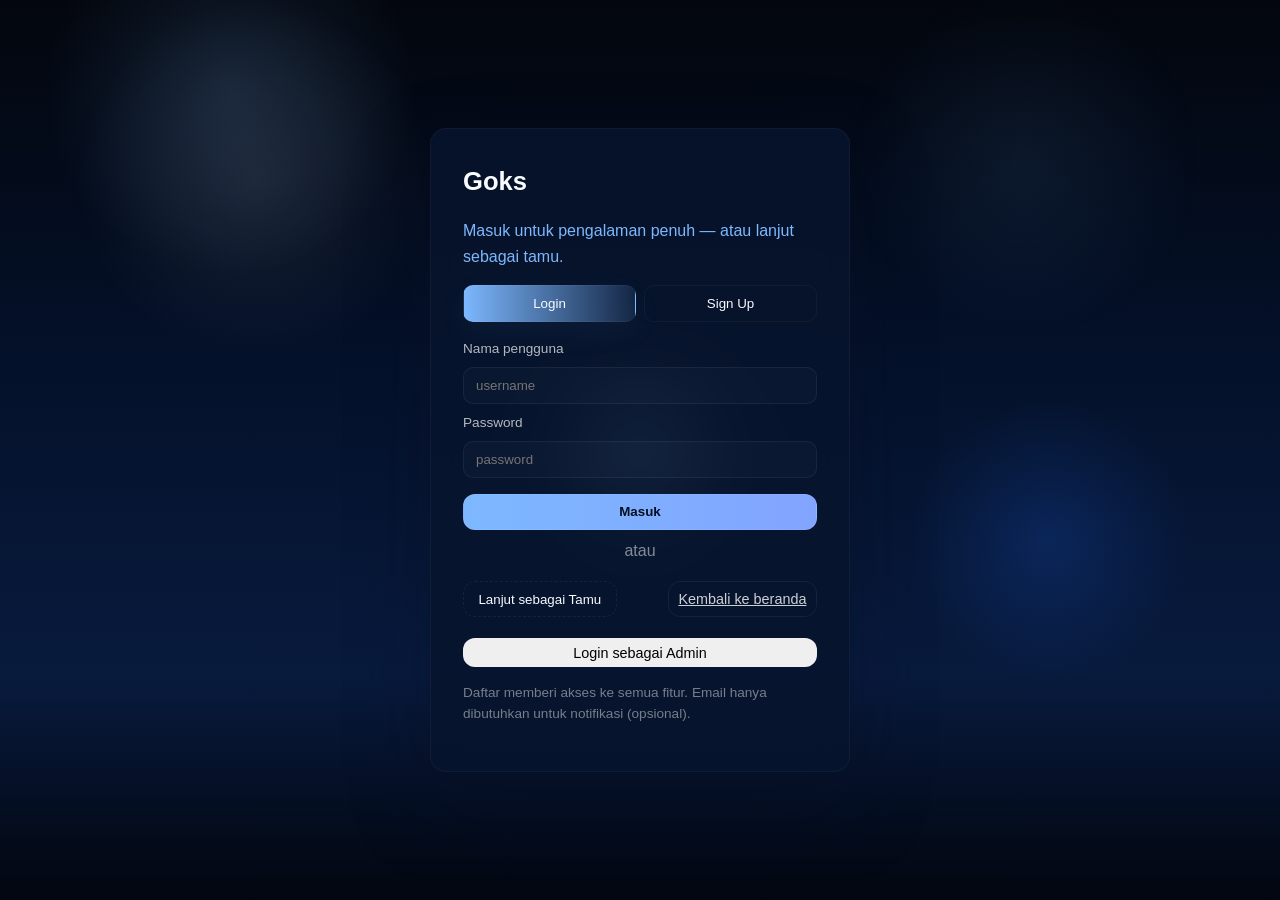
==== login.html @ 21e4b955 "Add files via upload" ====
<!DOCTYPE html>
<html lang="id">
<head>
  <meta charset="utf-8" />
  <meta name="viewport" content="width=device-width,initial-scale=1" />
  <title>Masuk — Portofolio</title>
  <link rel="stylesheet" href="syle.css">
</head>
<body class="login-page">
  <main class="login-wrap">
    <div class="login-card">
      <h1 class="logo">Goks</h1>
      <p class="lead">Masuk untuk pengalaman penuh — atau lanjut sebagai tamu.</p>

      <div class="tabs">
        <button id="tabLogin" class="tab active">Login</button>
        <button id="tabSignup" class="tab">Sign Up</button>
      </div>

      <form id="loginForm" class="form">
        <label>Nama pengguna</label>
        <input id="loginUser" type="text" placeholder="username" required />
        <label>Password</label>
        <input id="loginPass" type="password" placeholder="password" required />
        <button class="btn primary" type="submit">Masuk</button>
      </form>

      <form id="signupForm" class="form hidden">
        <label>Nama pengguna</label>
        <input id="signupUser" type="text" placeholder="pilih username" required />
        <label>Password</label>
        <input id="signupPass" type="password" placeholder="password" required />
        <label>Email (opsional)</label>
        <input id="signupEmail" type="email" placeholder="email@contoh.com" />
        <button class="btn primary" type="submit">Daftar</button>
      </form>

      <div class="or">atau</div>
      <div class="actions">
        <button id="guestBtn" class="btn ghost">Lanjut sebagai Tamu</button>
        <a href="index.html" class="btn link small">Kembali ke beranda</a>
      </div>
      <div style="margin-top:0.8rem; display:flex; gap:0.5rem; align-items:center;">
        <button id="adminBtn" class="btn small" style="flex:1;">Login sebagai Admin</button>
      </div>
      <div id="adminArea" class="admin-area hidden" style="margin-top:0.8rem;">
        <label>Password Admin</label>
        <input id="adminPass" type="password" placeholder="masukkan password admin" />
        <div style="display:flex; gap:0.5rem; margin-top:0.5rem;"><button id="adminLoginBtn" class="btn primary">Masuk Admin</button><button id="adminCancelBtn" class="btn ghost">Batal</button></div>
      </div>
      <p class="foot">Daftar memberi akses ke semua fitur. Email hanya dibutuhkan untuk notifikasi (opsional).</p>
    </div>
  </main>

  <script src="login.js"></script>
</body>
</html>
---- syle.css ----
/* Gaya modern glassmorphism untuk portofolio */
:root {
  color: #f8fbff;
  background: #050811;
  font-family: Inter, "Segoe UI", Tahoma, Geneva, Verdana, sans-serif;
  font-size: 16px;
  line-height: 1.6;
  --accent: #7db8ff;
  --accent-soft: rgba(125, 184, 255, 0.18);
  --shadow: 0 32px 80px rgba(8, 15, 36, 0.35);
  --pointer-x: 50%;
  --pointer-y: 50%;
  --dynamic-accent: rgba(125, 184, 255, 0.32);
}

* {
  cursor: url('data:image/svg+xml,<svg xmlns="http://www.w3.org/2000/svg" width="32" height="32" viewBox="0 0 32 32"><circle cx="16" cy="16" r="6" fill="%237db8ff" opacity="0.6"/><circle cx="16" cy="16" r="3" fill="%237db8ff"/></svg>') 16 16, auto;
}

/* Cursor Glow Effect */
.cursor-glow {
  position: fixed;
  width: 40px;
  height: 40px;
  border: 2px solid var(--accent);
  border-radius: 50%;
  pointer-events: none;
  z-index: 9999;
  box-shadow: 0 0 30px var(--accent), inset 0 0 20px rgba(125, 184, 255, 0.3);
  opacity: 0.7;
  transform: translate(-50%, -50%);
}

/* Particle Trail */
.particle-trail {
  position: fixed;
  top: 0;
  left: 0;
  width: 100%;
  height: 100%;
  pointer-events: none;
  z-index: 100;
}

.particle {
  position: fixed;
  pointer-events: none;
  border-radius: 50%;
  animation: fadeOutParticle 1.5s ease-out forwards;
  box-shadow: 0 0 15px currentColor;
}

@keyframes fadeOutParticle {
  0% {
    opacity: 1;
    transform: translate(0, 0) scale(1);
  }
  100% {
    opacity: 0;
    transform: translate(var(--tx), var(--ty)) scale(0);
  }
}

/* Floating Shapes */
.floating-shapes {
  position: fixed;
  top: 0;
  left: 0;
  width: 100%;
  height: 100%;
  pointer-events: none;
  z-index: 5;
}

.shape {
  position: absolute;
  opacity: 0.1;
  mix-blend-mode: screen;
  animation: floatShape 20s infinite ease-in-out;
}

.shape.circle {
  border-radius: 50%;
  border: 2px solid var(--accent);
}

.shape.square {
  border: 2px solid var(--accent);
}

.shape.triangle {
  width: 0;
  height: 0;
  border-left: 30px solid transparent;
  border-right: 30px solid transparent;
  border-bottom: 60px solid var(--accent);
}

@keyframes floatShape {
  0%, 100% {
    transform: translateY(0px) rotate(0deg);
  }
  50% {
    transform: translateY(-50px) rotate(180deg);
  }
}

/* Floating Bubbles */
.floating-bubbles {
  position: fixed;
  top: 0;
  left: 0;
  width: 100%;
  height: 100%;
  pointer-events: none;
  z-index: 8;
}

.bubble {
  position: absolute;
  border-radius: 50%;
  background: radial-gradient(circle at 30% 30%, rgba(125, 184, 255, 0.8), rgba(125, 184, 255, 0.1));
  border: 1px solid rgba(125, 184, 255, 0.5);
  animation: bubbleFloat var(--duration) infinite ease-in;
  opacity: 0.6;
}

@keyframes bubbleFloat {
  0% {
    transform: translateY(0) translateX(0);
    opacity: 0;
  }
  10% {
    opacity: 0.6;
  }
  90% {
    opacity: 0.6;
  }
  100% {
    transform: translateY(-100vh) translateX(var(--drift));
    opacity: 0;
  }
}

/* Confetti */
.confetti-piece {
  position: fixed;
  pointer-events: none;
  animation: confettiFall 3s ease-out forwards;
}

@keyframes confettiFall {
  0% {
    transform: translateY(0) translateX(0) rotateZ(0deg);
    opacity: 1;
  }
  100% {
    transform: translateY(800px) translateX(var(--x-drift)) rotateZ(720deg);
    opacity: 0;
  }
}

/* Scroll Reveal */
.reveal {
  opacity: 0;
  transform: translateY(30px);
  transition: opacity 0.6s ease, transform 0.6s ease;
}

.reveal.revealed {
  opacity: 1;
  transform: translateY(0);
}

/* 3D Tilt Card Effect */
.tilt-card {
  transform-style: preserve-3d;
  transition: transform 0.1s ease;
}

/* Page Transition */
@keyframes pageTransitionIn {
  0% {
    opacity: 0;
    transform: translateY(20px);
  }
  100% {
    opacity: 1;
    transform: translateY(0);
  }
}

section {
  animation: pageTransitionIn 0.6s ease-out;
}

/* Login page styles */
.login-page .login-wrap {
  min-height: 100vh;
  display: flex;
  align-items: center;
  justify-content: center;
  padding: 3rem 1.25rem;
}

.login-card {
  width: 100%;
  max-width: 420px;
  background: rgba(8,20,45,0.85);
  border-radius: 16px;
  padding: 2rem;
  box-shadow: var(--shadow);
  border: 1px solid rgba(255,255,255,0.04);
  backdrop-filter: blur(12px);
}

.login-card .logo {
  margin: 0 0 0.25rem 0;
  font-size: 1.6rem;
}

.login-card .lead { color: var(--accent); margin-bottom: 1rem; }
.tabs { display:flex; gap:0.5rem; margin-bottom:1rem; }
.tab { flex:1; padding:0.6rem; border-radius:10px; background:transparent; border:1px solid rgba(255,255,255,0.04); cursor:pointer; color:var(--color); }
.tab.active { background: linear-gradient(90deg,var(--accent), rgba(125,184,255,0.12)); box-shadow: 0 10px 30px rgba(125,184,255,0.06); }
.form { display:flex; flex-direction:column; gap:0.5rem; }
.form.hidden { display:none; }
.form label { font-size:0.85rem; color:rgba(255,255,255,0.7); }
.form input { padding:0.6rem 0.75rem; border-radius:10px; border:1px solid rgba(255,255,255,0.06); background: rgba(255,255,255,0.02); color:var(--color); }
.btn { margin-top:0.5rem; padding:0.6rem 0.9rem; border-radius:12px; cursor:pointer; border:1px solid rgba(255,255,255,0.06); }
.btn.primary { background: linear-gradient(90deg,var(--accent), #82a4ff); color:#031022; font-weight:600; }
.btn.ghost { background:transparent; color:var(--color); border:1px dashed rgba(255,255,255,0.06); }
.btn.link { background:transparent; text-decoration:underline; color:rgba(255,255,255,0.8); }
.small { font-size:0.9rem; padding:0.35rem 0.6rem; }
.or { text-align:center; margin-top:0.5rem; color:rgba(255,255,255,0.5); }
.actions { display:flex; gap:0.6rem; margin-top:0.6rem; align-items:center; justify-content:space-between; }
.foot { margin-top:0.9rem; color:rgba(255,255,255,0.45); font-size:0.85rem; }

/* Guest banner */
.guest-banner { position: fixed; left: 50%; transform: translateX(-50%); bottom: 1.6rem; background: rgba(255,255,255,0.06); color: var(--color); padding:0.6rem 1rem; border-radius: 14px; border:1px solid rgba(255,255,255,0.06); z-index: 10001; }

/* Admin console */
.admin-toggle {
  position: fixed;
  left: 1rem;
  bottom: 1rem;
  z-index: 11000;
  padding: 0.6rem 0.8rem;
  border-radius: 12px;
  background: rgba(255,255,255,0.06);
  color: var(--color);
  border: 1px solid rgba(255,255,255,0.06);
  cursor: pointer;
}

.admin-console {
  position: fixed;
  right: 1.5rem;
  top: 1.5rem;
  width: 360px;
  max-width: calc(100% - 3rem);
  background: rgba(8,20,45,0.96);
  padding: 1rem;
  border-radius: 12px;
  z-index: 12000;
  box-shadow: 0 20px 50px rgba(0,0,0,0.6);
  border: 1px solid rgba(255,255,255,0.04);
}

.admin-console { touch-action: none; }
.admin-console h3 { user-select: none; -webkit-user-select:none; }
.admin-console.dragging { opacity: 0.98; transition: none; }

.admin-console h3 { margin: 0 0 0.6rem 0; }
.admin-users { max-height: 200px; overflow:auto; margin-bottom:0.6rem; }
.admin-users li { display:flex; justify-content:space-between; padding:0.35rem 0.4rem; border-bottom:1px dashed rgba(255,255,255,0.03); }
.admin-console textarea { width:100%; min-height:72px; border-radius:8px; padding:0.5rem; background:rgba(255,255,255,0.02); border:1px solid rgba(255,255,255,0.04); color:var(--color); }
.admin-console input { width:100%; padding:0.4rem; border-radius:8px; background:rgba(255,255,255,0.02); border:1px solid rgba(255,255,255,0.04); color:var(--color); }
.admin-console .row { display:flex; gap:0.5rem; margin-top:0.5rem; }
.admin-console .small { padding:0.4rem 0.6rem; }
.admin-console.hidden { display:none; }

/* Login admin area */
.admin-area { margin-top: 0.6rem; }
.admin-area label { display:block; margin-bottom:0.35rem; color:rgba(255,255,255,0.7); }
.admin-area input { width:100%; padding:0.5rem; border-radius:10px; border:1px solid rgba(255,255,255,0.06); background: rgba(255,255,255,0.02); color:var(--color); }
.admin-area.hidden { display:none; }

/* Guest blur & CTA */
.blurred-section { filter: blur(6px) grayscale(0.15); position: relative; }
.blur-overlay {
  position: absolute;
  inset: 0;
  display: flex;
  align-items: center;
  justify-content: center;
  background: rgba(2,6,12,0.45);
  color: #fff;
  font-weight: 600;
  text-align: center;
  padding: 1rem;
  border-radius: 12px;
}

/* Settings editor */
.settings-editor { margin-top:0.6rem; }
.settings-editor textarea { width:100%; min-height:160px; font-family: monospace; font-size:13px; white-space:pre; }
.settings-tabs { display:flex; gap:0.4rem; margin-bottom:0.4rem; }
.settings-tabs button { flex:1; padding:0.45rem; border-radius:8px; }
.settings-actions { display:flex; gap:0.5rem; margin-top:0.5rem; }
/* Floating auth bar */
.floating-auth {
  position: fixed;
  top: 14px;
  right: 14px;
  z-index: 14000;
  display: flex;
  align-items: center;
  gap: 0.4rem;
  backdrop-filter: blur(8px);
}
.floating-auth #authContent { display:flex; gap:0.4rem; background: rgba(8,20,45,0.85); padding:0.3rem; border-radius: 12px; border:1px solid rgba(255,255,255,0.06); box-shadow: 0 8px 30px rgba(0,0,0,0.35); }
.floating-auth .btn.small { padding:0.45rem 0.6rem; font-size:0.9rem; }
.floating-auth .user-badge { display:flex; gap:0.5rem; align-items:center; background: rgba(255,255,255,0.02); padding:0.35rem 0.5rem; border-radius:10px; }
.floating-auth .user-badge .name { font-weight:600; color:var(--color); }
.floating-auth.hidden { opacity:0; pointer-events:none; transform: translateY(-6px); transition: opacity .25s, transform .25s; }

body.seru-mode {
  --accent: #ffcb00;
  background: radial-gradient(circle at top left, rgba(255, 92, 155, 0.24), transparent 20%), radial-gradient(circle at bottom right, rgba(94, 131, 255, 0.22), transparent 28%), radial-gradient(circle at center, rgba(255, 255, 255, 0.12), transparent 35%), linear-gradient(180deg, #08000f 0%, #100c2f 35%, #040619 100%);
}

body.seru-mode .hero {
  filter: hue-rotate(30deg) saturate(1.4) contrast(1.1);
}

body.seru-mode .hero-overlay,
body.seru-mode .card,
body.seru-mode .footer,
body.seru-mode .color-picker-toggle {
  box-shadow: inset 0 0 30px rgba(255, 255, 255, 0.08);
}

body.seru-mode .button,
body.seru-mode .button-secondary,
body.seru-mode .btn.small {
  transform: scale(1.02);
  box-shadow: 0 0 24px rgba(255, 255, 255, 0.12), 0 0 60px rgba(255, 209, 92, 0.15);
}

body.seru-mode .button:hover,
body.seru-mode .button-secondary:hover,
body.seru-mode .btn.small:hover {
  transform: scale(1.08);
}

.seru-overlay {
  position: fixed;
  inset: 0;
  pointer-events: none;
  z-index: 13000;
  background: radial-gradient(circle at 20% 15%, rgba(255, 255, 255, 0.08), transparent 14%), radial-gradient(circle at 80% 20%, rgba(255, 5, 192, 0.12), transparent 16%), radial-gradient(circle at 50% 80%, rgba(64, 255, 255, 0.1), transparent 18%);
  opacity: 0.95;
}

.seru-overlay::before,
.seru-overlay::after {
  content: '';
  position: absolute;
  inset: 0;
  background: linear-gradient(90deg, rgba(255, 255, 255, 0.02), rgba(255, 208, 55, 0.05), rgba(255, 255, 255, 0.02));
  opacity: 0.35;
  mix-blend-mode: screen;
}

.seru-overlay::after {
  background: radial-gradient(circle at 10% 20%, rgba(255, 160, 0, 0.35), transparent 18%), radial-gradient(circle at 90% 30%, rgba(94, 255, 255, 0.25), transparent 20%), radial-gradient(circle at 50% 90%, rgba(255, 255, 255, 0.18), transparent 22%);
  opacity: 0.55;
}

.seru-spark {
  position: fixed;
  z-index: 14000;
  font-size: 24px;
  animation: seru-spark-float 1.8s ease-out forwards;
}

@keyframes seru-spark-float {
  0% { opacity: 1; transform: translateY(0) scale(1); }
  50% { opacity: 0.9; transform: translateY(-30px) scale(1.2); }
  100% { opacity: 0; transform: translateY(-70px) scale(1.4); }
}

.confetti-piece.seru {
  opacity: 0.95;
  animation: seru-fall 2.8s ease-out forwards;
}

@keyframes seru-fall {
  0% { transform: translateY(0) rotate(0deg); }
  50% { opacity: 1; }
  100% { transform: translateY(260px) rotate(var(--rotation)); opacity: 0.05; }
}

.mini-games-launcher {
  position: fixed;
  right: 2rem;
  bottom: 6.5rem;
  z-index: 15000;
  padding: 0.95rem 1.2rem;
  border-radius: 999px;
  border: 1px solid rgba(255, 255, 255, 0.24);
  background: linear-gradient(135deg, rgba(255, 203, 0, 0.94), rgba(255, 92, 155, 0.9));
  color: #0c1225;
  font-weight: 800;
  font-size: 0.98rem;
  cursor: pointer;
  box-shadow: 0 18px 45px rgba(255, 92, 155, 0.28);
}

.mini-games-panel {
  position: fixed;
  inset: 0;
  z-index: 17000;
  display: grid;
  place-items: center;
  padding: 1.5rem;
}

.mini-games-backdrop {
  position: absolute;
  inset: 0;
  background: rgba(2, 6, 15, 0.74);
  backdrop-filter: blur(14px);
}

.mini-games-card {
  position: relative;
  width: min(920px, 100%);
  max-height: min(88vh, 860px);
  overflow: auto;
  border-radius: 30px;
  padding: 1.4rem;
  background: rgba(8, 18, 42, 0.94);
  border: 1px solid rgba(255, 255, 255, 0.14);
  box-shadow: 0 34px 110px rgba(0, 0, 0, 0.56);
}

.mini-games-header {
  display: flex;
  justify-content: space-between;
  align-items: flex-start;
  gap: 1rem;
  margin-bottom: 1rem;
}

.mini-games-close {
  width: 44px;
  height: 44px;
  border-radius: 14px;
  border: 1px solid rgba(255, 255, 255, 0.18);
  background: rgba(255, 255, 255, 0.08);
  color: #fff;
  font-size: 1.7rem;
  cursor: pointer;
}

.mini-games-grid {
  display: grid;
  grid-template-columns: repeat(auto-fit, minmax(150px, 1fr));
  gap: 0.75rem;
  margin-bottom: 1rem;
}

.mini-game-tab,
.mini-game-action,
.mini-choice-btn,
.memory-pad {
  border: 1px solid rgba(255, 255, 255, 0.14);
  border-radius: 18px;
  background: rgba(255, 255, 255, 0.08);
  color: #fff;
  cursor: pointer;
  transition: transform 0.18s ease, background 0.18s ease, box-shadow 0.18s ease;
}

.mini-game-tab {
  padding: 0.85rem 1rem;
  font-weight: 700;
}

.mini-game-tab.active,
.mini-game-tab:hover,
.mini-game-action:hover,
.mini-choice-btn:hover {
  transform: translateY(-2px);
  background: rgba(125, 184, 255, 0.18);
  box-shadow: 0 14px 28px rgba(0, 0, 0, 0.22);
}

.mini-game-playground {
  border-radius: 24px;
  padding: 1.1rem;
  background: rgba(255, 255, 255, 0.04);
  border: 1px solid rgba(255, 255, 255, 0.08);
}

.mini-game-info p,
.mini-game-result,
.mini-game-hint,
.mini-game-scoreboard {
  color: rgba(248, 251, 255, 0.8);
}

.mini-game-content {
  display: grid;
  gap: 1rem;
  margin-top: 1rem;
}

.mini-game-card {
  display: grid;
  gap: 0.9rem;
}

.mini-inline-form,
.mini-choice-row,
.mini-score-row {
  display: flex;
  gap: 0.7rem;
  flex-wrap: wrap;
}

.mini-inline-form input {
  flex: 1 1 180px;
  min-width: 0;
  padding: 0.85rem 1rem;
  border-radius: 16px;
  border: 1px solid rgba(255, 255, 255, 0.14);
  background: rgba(0, 0, 0, 0.18);
  color: #fff;
}

.mini-game-action,
.mini-choice-btn {
  padding: 0.8rem 1rem;
  font-weight: 700;
}

.mini-game-result {
  min-height: 24px;
  font-weight: 600;
}

.star-catcher-area {
  position: relative;
  min-height: 260px;
  border-radius: 24px;
  background: radial-gradient(circle at top, rgba(255, 255, 255, 0.08), transparent 34%), rgba(0, 0, 0, 0.2);
  border: 1px dashed rgba(255, 255, 255, 0.18);
  overflow: hidden;
}

.star-catcher-target {
  position: absolute;
  width: 54px;
  height: 54px;
  border: none;
  border-radius: 50%;
  background: rgba(255, 223, 94, 0.14);
  color: #ffd93d;
  font-size: 1.8rem;
  cursor: pointer;
}

.memory-grid {
  display: grid;
  grid-template-columns: repeat(2, minmax(90px, 1fr));
  gap: 0.8rem;
  max-width: 360px;
}

.memory-pad {
  min-height: 96px;
  font-weight: 800;
  font-size: 1rem;
}

.memory-pad[data-pad="0"] { background: rgba(255, 99, 132, 0.24); }
.memory-pad[data-pad="1"] { background: rgba(54, 162, 235, 0.24); }
.memory-pad[data-pad="2"] { background: rgba(255, 206, 86, 0.24); }
.memory-pad[data-pad="3"] { background: rgba(75, 192, 192, 0.24); }

.memory-pad.is-active {
  box-shadow: 0 0 0 2px rgba(255, 255, 255, 0.18), 0 0 30px rgba(255, 255, 255, 0.22);
  filter: brightness(1.4);
}

@media (max-width: 720px) {
  .mini-games-launcher {
    right: 1rem;
    bottom: 5.5rem;
  }

  .mini-games-card {
    padding: 1rem;
  }

  .mini-games-header {
    flex-direction: column;
  }
}


* {
  box-sizing: border-box;
}

html {
  scroll-behavior: smooth;
}

body {
  margin: 0;
  min-height: 100vh;
  background: radial-gradient(circle at var(--pointer-x) var(--pointer-y), rgba(255,255,255,0.15), transparent 18%),
    radial-gradient(circle at 18% 10%, rgba(109, 178, 255, 0.14), transparent 14%),
    radial-gradient(circle at 82% 60%, rgba(28, 108, 255, 0.18), transparent 12%),
    linear-gradient(180deg, #03060d 0%, #04112a 40%, #081a3d 75%, #02060f 100%);
  color: var(--color);
  transition: background 0.3s ease;
}

.scroll-progress {
  position: fixed;
  top: 0;
  left: 0;
  height: 3px;
  background: linear-gradient(90deg, var(--accent), rgba(255, 255, 255, 0.4));
  width: 0%;
  z-index: 10000;
  box-shadow: 0 0 20px var(--accent);
}

.color-picker-btn {
  position: fixed;
  bottom: 2rem;
  border: none;
  width: 3.5rem;
  height: 3.5rem;
  border-radius: 50%;
  background: rgba(8, 20, 45, 0.95);
  border: 1px solid rgba(255, 255, 255, 0.18);
  color: #f8fbff;
  font-size: 1.4rem;
  cursor: pointer;
  z-index: 1000;
  transition: transform 0.2s ease, box-shadow 0.2s ease;
  box-shadow: 0 18px 32px rgba(0, 0, 0, 0.22);
  right: 6rem;
}

.color-picker-btn:hover {
  transform: scale(1.1);
  box-shadow: 0 22px 36px rgba(125, 184, 255, 0.28);
}

.color-picker-toggle {
  position: fixed;
  bottom: 2rem;
  right: 6rem;
  z-index: 1000;
}

.color-picker {
  position: absolute;
  bottom: 4rem;
  right: 0;
  display: grid;
  gap: 0.6rem;
  padding: 0.75rem;
  border-radius: 20px;
  background: rgba(8, 20, 45, 0.95);
  border: 1px solid rgba(255, 255, 255, 0.18);
  box-shadow: 0 20px 40px rgba(0, 0, 0, 0.28);
  backdrop-filter: blur(16px);
}

.color-option {
  width: 2.5rem;
  height: 2.5rem;
  border-radius: 50%;
  border: 2px solid rgba(255, 255, 255, 0.3);
  cursor: pointer;
  transition: transform 0.2s ease, border-color 0.2s ease;
}

.color-option:hover {
  transform: scale(1.15);
  border-color: white;
}

.back-to-top {
  position: fixed;
  bottom: 2rem;
  right: 2rem;
  width: 3.5rem;
  height: 3.5rem;
  border-radius: 50%;
  border: none;
  background: rgba(8, 20, 45, 0.95);
  border: 1px solid rgba(255, 255, 255, 0.18);
  color: #f8fbff;
  font-size: 1.4rem;
  cursor: pointer;
  z-index: 1000;
  transition: transform 0.2s ease, opacity 0.2s ease, box-shadow 0.2s ease;
  box-shadow: 0 18px 32px rgba(0, 0, 0, 0.22);
}

.back-to-top:hover {
  transform: scale(1.1);
  box-shadow: 0 22px 36px rgba(125, 184, 255, 0.28);
}

.back-to-top.hidden {
  opacity: 0;
  pointer-events: none;
}

.color-picker.hidden {
  display: none;
}

.particle-field {
  position: fixed;
  inset: 0;
  pointer-events: none;
  overflow: hidden;
  z-index: 0;
}

.particle-field span {
  position: absolute;
  display: block;
  background: rgba(255, 255, 255, 0.9);
  border-radius: 999px;
  opacity: 0.85;
  will-change: transform, opacity;
  animation: floatParticle 10s ease-in-out infinite;
}

.intro-overlay {
  position: fixed;
  inset: 0;
  z-index: 9999;
  display: flex;
  align-items: center;
  justify-content: center;
  padding: 1.5rem;
  background: radial-gradient(circle at center, rgba(255,255,255,0.06), transparent 35%),
    linear-gradient(180deg, rgba(2, 9, 23, 0.98), rgba(1, 3, 12, 0.98));
  backdrop-filter: blur(16px);
  opacity: 1;
  transition: opacity 0.45s ease, transform 0.45s ease;
}

.intro-overlay.intro-hidden {
  opacity: 0;
  transform: translateY(-15px);
  pointer-events: none;
}

.intro-card {
  position: relative;
  max-width: 520px;
  width: 100%;
  padding: 2rem;
  border-radius: 32px;
  background: rgba(8, 20, 45, 0.95);
  border: 1px solid rgba(255, 255, 255, 0.12);
  box-shadow: 0 40px 100px rgba(0, 0, 0, 0.35);
  text-align: center;
  overflow: hidden;
}

.intro-card::before {
  content: "";
  position: absolute;
  inset: 0;
  pointer-events: none;
  background: radial-gradient(circle at top left, rgba(125, 184, 255, 0.12), transparent 30%),
    radial-gradient(circle at bottom right, rgba(255, 255, 255, 0.08), transparent 25%);
}

.intro-eyebrow {
  margin: 0 0 0.85rem;
  text-transform: uppercase;
  letter-spacing: 0.25em;
  font-size: 0.78rem;
  color: rgba(125, 184, 255, 0.95);
}

.intro-card h1 {
  margin: 0;
  font-size: clamp(2rem, 4vw, 3.2rem);
  line-height: 1.05;
  color: #f8fbff;
}

.intro-card p {
  margin: 1rem auto 1.5rem;
  max-width: 92%;
  color: rgba(248, 251, 255, 0.78);
  font-size: 1rem;
}

.intro-teaser {
  margin: 0 auto 1.5rem;
  color: rgba(125, 184, 255, 0.92);
  font-size: 1rem;
  letter-spacing: 0.08em;
  text-transform: uppercase;
  position: relative;
  min-height: 1.4rem;
}

.intro-teaser span {
  position: absolute;
  inset: 0;
  display: block;
  opacity: 0;
  transform: translateY(14px);
  animation: introTease 9s ease-in-out infinite;
}

.intro-teaser span:nth-child(1) { animation-delay: 0s; }
.intro-teaser span:nth-child(2) { animation-delay: 3s; }
.intro-teaser span:nth-child(3) { animation-delay: 6s; }

@keyframes introTease {
  0%, 15% { opacity: 0; transform: translateY(20px); }
  20%, 35% { opacity: 1; transform: translateY(0); }
  40%, 55% { opacity: 0; transform: translateY(-20px); }
  100% { opacity: 0; transform: translateY(20px); }
}

.intro-button {
  min-width: 220px;
  transition: transform 0.3s ease, box-shadow 0.3s ease, background 0.3s ease;
}

.intro-button:hover {
  transform: translateY(-3px) scale(1.02);
  box-shadow: 0 18px 36px rgba(79, 145, 255, 0.35);
  background: linear-gradient(135deg, #5f9bff, #99bfff);
}

.intro-button {
  min-width: 220px;
}

.hide-scroll {
  overflow: hidden;
}

@keyframes floatParticle {
  0% {
    transform: translate3d(0, 0, 0) scale(1);
    opacity: 0.9;
  }
  50% {
    transform: translate3d(10px, -25px, 0) scale(1.05);
    opacity: 0.6;
  }
  100% {
    transform: translate3d(0, 20px, 0) scale(0.95);
    opacity: 0.85;
  }
}

.hero,
.content,
.footer {
  position: relative;
  z-index: 1;
}

body::before {
  content: "";
  position: fixed;
  inset: 0;
  pointer-events: none;
  background-image: radial-gradient(circle at var(--pointer-x) var(--pointer-y), var(--dynamic-accent), transparent 12%),
    radial-gradient(circle at 20% 20%, rgba(255, 255, 255, 0.08), transparent 15%),
    radial-gradient(circle at 80% 18%, rgba(118, 186, 255, 0.08), transparent 14%);
}

a {
  color: var(--accent);
}

a:hover {
  text-decoration: underline;
}

.hero {
  position: relative;
  overflow: hidden;
  padding: 3rem 1.5rem 4rem;
  color: white;
  animation: heroRise 1s ease-out backwards;
}

.hero-overlay {
  position: absolute;
  inset: 0;
  background: linear-gradient(135deg, rgba(4, 15, 34, 0.96), rgba(5, 26, 59, 0.94));
  clip-path: polygon(0 0, 100% 0, 100% 74%, 0 100%);
  transition: transform 0.25s ease, filter 0.3s ease;
  animation: overlayFade 1.25s ease-out backwards;
}

.hero::before,
.hero::after {
  content: "";
  position: absolute;
  border-radius: 50%;
  filter: blur(140px);
  opacity: 0.65;
  animation: floatGlow 12s ease-in-out infinite;
}

.hero::before {
  width: 320px;
  height: 320px;
  top: -80px;
  left: 10%;
  background: rgba(67, 156, 255, 0.2);
}

.hero::after {
  width: 420px;
  height: 420px;
  bottom: -120px;
  right: -60px;
  background: rgba(255, 255, 255, 0.12);
}

.hero-active .hero-overlay {
  transform: scale(1.06) rotate(0.4deg);
  filter: blur(0.5px);
}

.topbar {
  position: relative;
  max-width: 1100px;
  margin: 0 auto;
  display: grid;
  gap: 1.75rem;
  z-index: 1;
}

.eyebrow {
  margin: 0 0 0.75rem;
  text-transform: uppercase;
  letter-spacing: 0.25em;
  font-size: 0.75rem;
  color: rgba(255, 255, 255, 0.75);
}

.hero h1 {
  margin: 0;
  font-size: clamp(2.5rem, 5vw, 4rem);
  line-height: 1.02;
  letter-spacing: -0.04em;
}

.subtitle {
  margin: 1rem 0 0;
  max-width: 720px;
  color: rgba(255, 255, 255, 0.88);
  font-size: 1.05rem;
}

.hero-meta {
  display: flex;
  flex-wrap: wrap;
  gap: 0.85rem;
  margin-top: 1.5rem;
}

.hero-chip {
  display: inline-flex;
  align-items: center;
  gap: 0.55rem;
  padding: 0.7rem 1rem;
  border-radius: 999px;
  color: #e9f2ff;
  background: rgba(255, 255, 255, 0.08);
  border: 1px solid rgba(255, 255, 255, 0.16);
  backdrop-filter: blur(12px);
  font-size: 0.92rem;
  letter-spacing: 0.02em;
  box-shadow: 0 18px 40px rgba(0, 0, 0, 0.1);
}

.hero-chip::before {
  content: "";
  display: inline-block;
  width: 8px;
  height: 8px;
  border-radius: 50%;
  background: rgba(125, 184, 255, 0.95);
}

.nav {
  display: flex;
  flex-wrap: wrap;
  gap: 0.75rem;
  align-items: center;
  justify-content: center;
  padding: 0.95rem;
  background: rgba(15, 32, 71, 0.78);
  border: 1px solid rgba(102, 150, 255, 0.2);
  border-radius: 999px;
  backdrop-filter: blur(18px);
  box-shadow: inset 0 0 0 1px rgba(255, 255, 255, 0.05), 0 24px 60px rgba(0, 0, 0, 0.16);
}

.nav a {
  position: relative;
  padding: 0.85rem 1.4rem;
  border-radius: 999px;
  background: rgba(255, 255, 255, 0.08);
  color: #f7f9ff;
  font-weight: 600;
  transition: transform 0.3s ease, background 0.3s ease, box-shadow 0.3s ease;
  animation: navLinkRise 0.9s ease-out backwards;
  text-decoration: none;
  border-bottom: none;
  overflow: hidden;
}

.nav a::before {
  content: "";
  position: absolute;
  inset: 0;
  border-radius: 999px;
  background: radial-gradient(circle at 35% 35%, rgba(255, 255, 255, 0.22), transparent 55%);
  opacity: 0;
  transform: scale(0.85);
  transition: opacity 0.3s ease, transform 0.3s ease;
}

.nav a:hover::before {
  opacity: 1;
  transform: scale(1);
}

.nav a:hover {
  transform: translateY(-4px) scale(1.03);
  background: rgba(255, 255, 255, 0.18);
  box-shadow: 0 16px 32px rgba(67, 129, 255, 0.18);
}

.nav a:nth-child(1) { animation-delay: 0.35s; }
.nav a:nth-child(2) { animation-delay: 0.45s; }
.nav a:nth-child(3) { animation-delay: 0.55s; }
.nav a:nth-child(4) { animation-delay: 0.65s; }
.nav a:nth-child(5) { animation-delay: 0.75s; }

.content {
  max-width: 1100px;
  margin: -2rem auto 2rem;
  padding: 0 1rem 2rem;
}

.vibe-card {
  background: linear-gradient(160deg, rgba(22, 35, 69, 0.95), rgba(10, 16, 37, 0.96));
  border: 1px solid rgba(81, 142, 255, 0.22);
}

.vibe-grid {
  display: grid;
  gap: 1rem;
  grid-template-columns: repeat(auto-fit, minmax(170px, 1fr));
  margin-top: 1.25rem;
}

.vibe-chip {
  padding: 1rem 1.1rem;
  border-radius: 26px;
  background: rgba(255, 255, 255, 0.04);
  border: 1px solid rgba(255, 255, 255, 0.08);
  box-shadow: inset 0 0 0 1px rgba(255, 255, 255, 0.02);
  transition: transform 0.25s ease, border-color 0.25s ease, box-shadow 0.25s ease;
}

.vibe-chip:hover {
  transform: translateY(-4px);
  border-color: rgba(125, 184, 255, 0.35);
  box-shadow: 0 22px 40px rgba(39, 102, 255, 0.16);
}

.vibe-chip strong {
  display: block;
  color: #d5e4ff;
  margin-bottom: 0.4rem;
}

.vibe-chip span {
  color: rgba(255, 255, 255, 0.78);
  font-size: 0.95rem;
}

.feedback-card {
  background: rgba(14, 26, 52, 0.94);
  border: 1px solid rgba(90, 140, 255, 0.18);
}

.feedback-form {
  display: grid;
  gap: 1rem;
  margin-top: 1rem;
}

.feedback-form label {
  font-size: 0.95rem;
  color: rgba(248, 251, 255, 0.85);
}

.feedback-form input,
.feedback-form textarea {
  width: 100%;
  padding: 1rem 1rem;
  border-radius: 18px;
  border: 1px solid rgba(255, 255, 255, 0.1);
  background: rgba(255, 255, 255, 0.05);
  color: #f8fbff;
  resize: vertical;
  transition: border-color 0.25s ease, box-shadow 0.25s ease;
}

.feedback-form input:focus,
.feedback-form textarea:focus {
  outline: none;
  border-color: rgba(125, 184, 255, 0.55);
  box-shadow: 0 0 0 4px rgba(91, 151, 255, 0.12);
}

.feedback-status {
  margin-top: 0.85rem;
  color: rgba(180, 205, 255, 0.8);
  font-size: 0.95rem;
}

.feedback-status.success {
  color: #a5ffcc;
}

.feedback-status.error {
  color: #ff8fa9;
}

.card {
  position: relative;
  background: rgba(8, 20, 45, 0.88);
  border: 1px solid rgba(123, 164, 255, 0.18);
  backdrop-filter: blur(16px);
  box-shadow: var(--shadow);
  border-radius: 32px;
  padding: 2rem;
  margin-bottom: 1.6rem;
  overflow: hidden;
  opacity: 0;
  transform: translateY(28px);
  animation: cardLift 0.8s ease-out forwards;
  transition: transform 0.4s ease, border-color 0.3s ease, box-shadow 0.4s ease;
}

.card:hover {
  transform: translateY(-8px);
  border-color: rgba(125, 184, 255, 0.34);
  box-shadow: 0 34px 90px rgba(0, 23, 76, 0.32);
}

.card:nth-of-type(1) { animation-delay: 0.35s; }
.card:nth-of-type(2) { animation-delay: 0.45s; }
.card:nth-of-type(3) { animation-delay: 0.55s; }
.card:nth-of-type(4) { animation-delay: 0.65s; }
.card:nth-of-type(5) { animation-delay: 0.75s; }

.card::after {
  content: "";
  position: absolute;
  width: 220px;
  height: 220px;
  background: radial-gradient(circle, rgba(91, 157, 255, 0.14), transparent 60%);
  right: -70px;
  top: -40px;
  pointer-events: none;
}

.card h2 {
  margin-top: 0;
  color: #f8fbff;
  font-size: 1.8rem;
}

.grid {
  display: grid;
  gap: 1rem;
}

.grid article {
  padding: 1.25rem;
  border-radius: 24px;
  background: rgba(91, 121, 247, 0.08);
}

.grid article h3 {
  margin-top: 0;
  font-size: 1.15rem;
}

.music-list {
  padding-left: 1.2rem;
}

.music-list li {
  margin-bottom: 0.6rem;
}

.music-actions {
  display: flex;
  flex-wrap: wrap;
  gap: 1rem;
  margin-top: 1rem;
}

.button,
.button-secondary {
  display: inline-flex;
  align-items: center;
  justify-content: center;
  padding: 1rem 1.4rem;
  border-radius: 999px;
  color: white;
  font-size: 1rem;
  font-weight: 600;
  cursor: pointer;
  transition: transform 0.2s ease, box-shadow 0.2s ease, background 0.2s ease;
  margin-top: 1.25rem;
  box-shadow: 0 18px 32px rgba(56, 103, 255, 0.22);
  animation: buttonPop 0.85s ease-out backwards;
}

.button {
  border: none;
  background: linear-gradient(135deg, #4f82ff, #82a4ff);
  position: relative;
  overflow: hidden;
}

.button-secondary {
  border: 1px solid rgba(255, 255, 255, 0.18);
  background: rgba(255, 255, 255, 0.08);
  position: relative;
  overflow: hidden;
}

.button::after,
.button-secondary::after {
  content: "";
  position: absolute;
  top: 50%;
  left: -40%;
  width: 40px;
  height: 120%;
  background: rgba(255, 255, 255, 0.22);
  transform: translateX(-100%) rotate(25deg);
  transition: transform 0.4s ease;
}

.button:hover::after,
.button-secondary:hover::after {
  transform: translateX(260%) rotate(25deg);
}

.button-secondary:hover {
  background: rgba(255, 255, 255, 0.14);
}

.button:nth-of-type(1) {
  animation-delay: 0.9s;
}

.button:hover,
.button-secondary:hover {
  transform: translateY(-2px) scale(1.02);
  box-shadow: 0 22px 36px rgba(56, 103, 255, 0.28);
}

.favorites {
  display: grid;
  gap: 1rem;
}

.favorites div {
  padding: 1rem 1.2rem;
  border-radius: 22px;
  background: rgba(10, 20, 46, 0.88);
  border: 1px solid rgba(125, 184, 255, 0.12);
}

.hidden {
  display: none;
}

.command-palette {
  position: fixed;
  inset: 0;
  z-index: 20000;
  display: grid;
  place-items: center;
  padding: 1.25rem;
}

.command-palette__backdrop {
  position: absolute;
  inset: 0;
  background: rgba(2, 6, 15, 0.72);
  backdrop-filter: blur(10px);
}

.command-palette__panel {
  position: relative;
  width: min(720px, 100%);
  border-radius: 26px;
  padding: 1.1rem 1.1rem 0.9rem;
  background: rgba(9, 22, 52, 0.92);
  border: 1px solid rgba(125, 184, 255, 0.22);
  box-shadow: 0 36px 120px rgba(0, 0, 0, 0.55);
  overflow: hidden;
}

.command-palette__panel::before {
  content: "";
  position: absolute;
  inset: -2px;
  background: radial-gradient(circle at 16% 12%, rgba(125, 184, 255, 0.24), transparent 40%),
    radial-gradient(circle at 86% 26%, rgba(255, 255, 255, 0.12), transparent 38%);
  pointer-events: none;
  opacity: 0.9;
}

.command-palette__panel > * {
  position: relative;
}

.command-palette__header {
  display: flex;
  align-items: flex-start;
  justify-content: space-between;
  gap: 1rem;
  margin-bottom: 0.85rem;
}

.command-palette__title {
  font-weight: 800;
  letter-spacing: 0.2px;
  font-size: 1.05rem;
}

.command-palette__hint {
  color: rgba(248, 251, 255, 0.72);
  font-size: 0.9rem;
  margin-top: 0.25rem;
}

.command-palette__close {
  border: 1px solid rgba(255, 255, 255, 0.16);
  background: rgba(255, 255, 255, 0.06);
  color: rgba(248, 251, 255, 0.92);
  width: 40px;
  height: 40px;
  border-radius: 14px;
  cursor: pointer;
  font-size: 1.35rem;
  line-height: 1;
  display: grid;
  place-items: center;
  transition: transform 0.15s ease, background 0.15s ease;
}

.command-palette__close:hover {
  transform: translateY(-1px);
  background: rgba(255, 255, 255, 0.1);
}

.command-palette__label {
  display: block;
  font-size: 0.85rem;
  color: rgba(248, 251, 255, 0.72);
  margin-bottom: 0.4rem;
}

.command-palette__input {
  width: 100%;
  border-radius: 18px;
  padding: 0.95rem 1rem;
  font-size: 1rem;
  color: rgba(248, 251, 255, 0.96);
  background: rgba(3, 10, 26, 0.75);
  border: 1px solid rgba(255, 255, 255, 0.16);
  outline: none;
  box-shadow: inset 0 0 0 1px rgba(125, 184, 255, 0.12);
}

.command-palette__input:focus {
  border-color: rgba(125, 184, 255, 0.38);
  box-shadow: 0 0 0 4px rgba(125, 184, 255, 0.14);
}

.command-palette__help {
  margin-top: 0.55rem;
  color: rgba(248, 251, 255, 0.64);
  font-size: 0.9rem;
}

.command-palette__list {
  list-style: none;
  padding: 0;
  margin: 0.9rem 0 0;
  max-height: min(46vh, 360px);
  overflow: auto;
  border-radius: 18px;
  border: 1px solid rgba(255, 255, 255, 0.12);
  background: rgba(3, 10, 26, 0.55);
}

.command-palette__item {
  display: grid;
  grid-template-columns: 1fr auto;
  gap: 0.65rem;
  padding: 0.85rem 0.9rem;
  cursor: pointer;
  border-bottom: 1px solid rgba(255, 255, 255, 0.08);
  transition: background 0.15s ease;
}

.command-palette__item:last-child {
  border-bottom: none;
}

.command-palette__item:hover {
  background: rgba(125, 184, 255, 0.1);
}

.command-palette__item.is-active {
  background: rgba(125, 184, 255, 0.14);
  box-shadow: inset 0 0 0 1px rgba(125, 184, 255, 0.22);
}

.command-palette__item-title {
  font-weight: 700;
}

.command-palette__item-subtitle {
  color: rgba(248, 251, 255, 0.68);
  font-size: 0.9rem;
  margin-top: 0.15rem;
}

.command-palette__item-kbd {
  display: inline-flex;
  align-items: center;
  gap: 0.35rem;
  color: rgba(248, 251, 255, 0.72);
  font-size: 0.85rem;
}

.command-palette__footer {
  display: flex;
  gap: 0.85rem;
  flex-wrap: wrap;
  justify-content: space-between;
  margin-top: 0.85rem;
  color: rgba(248, 251, 255, 0.62);
  font-size: 0.85rem;
}

kbd {
  font-family: ui-monospace, SFMono-Regular, Menlo, Monaco, Consolas, "Liberation Mono", "Courier New", monospace;
  background: rgba(255, 255, 255, 0.08);
  border: 1px solid rgba(255, 255, 255, 0.14);
  padding: 0.18rem 0.42rem;
  border-radius: 10px;
}

body.reduced-motion *,
body.reduced-motion *::before,
body.reduced-motion *::after {
  animation-duration: 0.001ms !important;
  animation-iteration-count: 1 !important;
  transition-duration: 0.001ms !important;
  scroll-behavior: auto !important;
}

.footer {
  text-align: center;
  padding: 2rem 1rem;
  color: rgba(248, 251, 255, 0.75);
}

@media (min-width: 700px) {
  .topbar {
    grid-template-columns: 1.5fr 1fr;
    align-items: center;
  }

  .grid {
    grid-template-columns: repeat(3, minmax(0, 1fr));
  }
}

@keyframes heroRise {
  from { opacity: 0; transform: translateY(12px); }
  to { opacity: 1; transform: translateY(0); }
}

@keyframes overlayFade {
  from { opacity: 0; transform: translateY(-18px) scale(0.98); }
  to { opacity: 1; transform: translateY(0) scale(1); }
}

@keyframes floatGlow {
  0%, 100% { transform: translateY(0) scale(1); }
  50% { transform: translateY(-24px) scale(1.06); }
}

@keyframes navLinkRise {
  from { opacity: 0; transform: translateY(14px); }
  to { opacity: 1; transform: translateY(0); }
}

@keyframes cardLift {
  from { opacity: 0; transform: translateY(28px); }
  to { opacity: 1; transform: translateY(0); }
}

@keyframes buttonPop {
  from { opacity: 0; transform: translateY(12px) scale(0.96); }
  to { opacity: 1; transform: translateY(0) scale(1); }
}

@media (max-width: 640px) {
  .hero {
    padding: 2.5rem 1rem 3rem;
  }

  .topbar {
    gap: 1.25rem;
  }

  .hero h1 {
    font-size: 2.5rem;
  }

  .nav {
    display: grid;
    grid-template-columns: repeat(2, minmax(0, 1fr));
    gap: 0.75rem;
    width: 100%;
    padding: 0;
    background: transparent;
    border: none;
    box-shadow: none;
  }

  .nav a {
    width: 100%;
    justify-self: stretch;
    text-align: center;
    padding: 0.85rem 1rem;
    white-space: normal;
    background: rgba(255, 255, 255, 0.08);
    box-shadow: 0 18px 40px rgba(0, 0, 0, 0.14);
  }

  .nav a:nth-child(5) {
    grid-column: 1 / -1;
  }

  .nav a::before {
    display: none;
  }

  .music-actions {
    flex-direction: column;
    align-items: stretch;
  }

  .button,
  .button-secondary {
    width: 100%;
    max-width: 100%;
  }
}
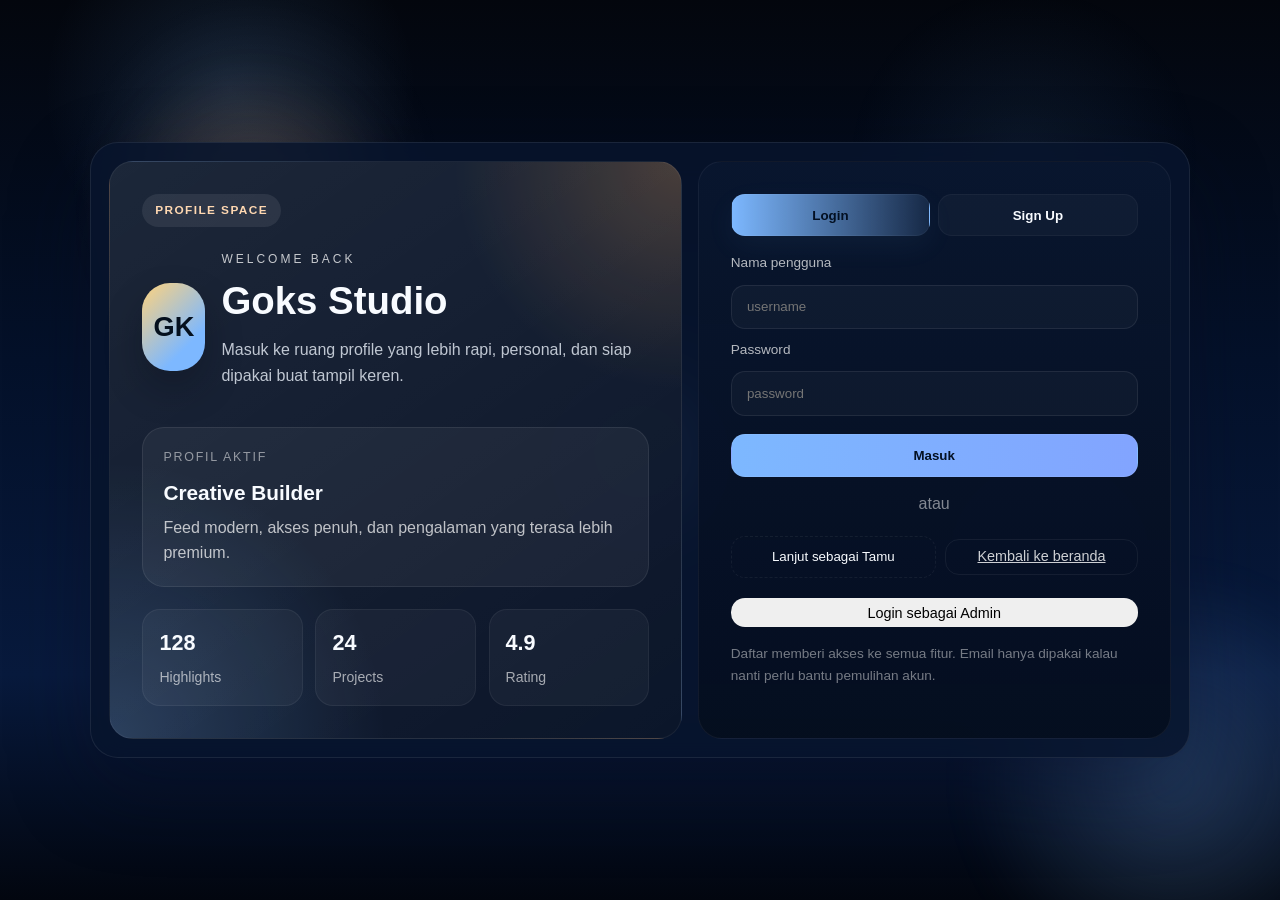
==== commit 67d68ff1: "Add files via upload" ====
--- a/login.html
+++ b/login.html
@@ -1,57 +1,95 @@
-<!DOCTYPE html>
-<html lang="id">
-<head>
-  <meta charset="utf-8" />
-  <meta name="viewport" content="width=device-width,initial-scale=1" />
-  <title>Masuk — Portofolio</title>
-  <link rel="stylesheet" href="syle.css">
-</head>
-<body class="login-page">
-  <main class="login-wrap">
-    <div class="login-card">
-      <h1 class="logo">Goks</h1>
-      <p class="lead">Masuk untuk pengalaman penuh — atau lanjut sebagai tamu.</p>
-
-      <div class="tabs">
-        <button id="tabLogin" class="tab active">Login</button>
-        <button id="tabSignup" class="tab">Sign Up</button>
-      </div>
-
-      <form id="loginForm" class="form">
-        <label>Nama pengguna</label>
-        <input id="loginUser" type="text" placeholder="username" required />
-        <label>Password</label>
-        <input id="loginPass" type="password" placeholder="password" required />
-        <button class="btn primary" type="submit">Masuk</button>
-      </form>
-
-      <form id="signupForm" class="form hidden">
-        <label>Nama pengguna</label>
-        <input id="signupUser" type="text" placeholder="pilih username" required />
-        <label>Password</label>
-        <input id="signupPass" type="password" placeholder="password" required />
-        <label>Email (opsional)</label>
-        <input id="signupEmail" type="email" placeholder="email@contoh.com" />
-        <button class="btn primary" type="submit">Daftar</button>
-      </form>
-
-      <div class="or">atau</div>
-      <div class="actions">
-        <button id="guestBtn" class="btn ghost">Lanjut sebagai Tamu</button>
-        <a href="index.html" class="btn link small">Kembali ke beranda</a>
-      </div>
-      <div style="margin-top:0.8rem; display:flex; gap:0.5rem; align-items:center;">
-        <button id="adminBtn" class="btn small" style="flex:1;">Login sebagai Admin</button>
-      </div>
-      <div id="adminArea" class="admin-area hidden" style="margin-top:0.8rem;">
-        <label>Password Admin</label>
-        <input id="adminPass" type="password" placeholder="masukkan password admin" />
-        <div style="display:flex; gap:0.5rem; margin-top:0.5rem;"><button id="adminLoginBtn" class="btn primary">Masuk Admin</button><button id="adminCancelBtn" class="btn ghost">Batal</button></div>
-      </div>
-      <p class="foot">Daftar memberi akses ke semua fitur. Email hanya dibutuhkan untuk notifikasi (opsional).</p>
-    </div>
-  </main>
-
-  <script src="login.js"></script>
-</body>
-</html>
+<!DOCTYPE html>
+<html lang="id">
+<head>
+  <meta charset="utf-8" />
+  <meta name="viewport" content="width=device-width,initial-scale=1" />
+  <title>Masuk - Portofolio</title>
+  <link rel="stylesheet" href="syle.css" />
+</head>
+<body class="login-page">
+  <main class="login-wrap">
+    <section class="login-card profile-login-card">
+      <div class="profile-showcase">
+        <span class="profile-badge">Profile Space</span>
+        <div class="profile-identity">
+          <div class="profile-avatar" aria-hidden="true">GK</div>
+          <div>
+            <p class="eyebrow">Welcome back</p>
+            <h1 class="logo">Goks Studio</h1>
+            <p class="lead">Masuk ke ruang profile yang lebih rapi, personal, dan siap dipakai buat tampil keren.</p>
+          </div>
+        </div>
+
+        <div class="profile-highlight">
+          <p class="highlight-label">Profil aktif</p>
+          <strong>Creative Builder</strong>
+          <span>Feed modern, akses penuh, dan pengalaman yang terasa lebih premium.</span>
+        </div>
+
+        <div class="profile-stats" aria-label="Ringkasan profile">
+          <article>
+            <strong>128</strong>
+            <span>Highlights</span>
+          </article>
+          <article>
+            <strong>24</strong>
+            <span>Projects</span>
+          </article>
+          <article>
+            <strong>4.9</strong>
+            <span>Rating</span>
+          </article>
+        </div>
+      </div>
+
+      <div class="auth-panel">
+        <div class="tabs">
+          <button id="tabLogin" class="tab active" type="button">Login</button>
+          <button id="tabSignup" class="tab" type="button">Sign Up</button>
+        </div>
+
+        <form id="loginForm" class="form">
+          <label>Nama pengguna</label>
+          <input id="loginUser" type="text" placeholder="username" required />
+          <label>Password</label>
+          <input id="loginPass" type="password" placeholder="password" required />
+          <button class="btn primary" type="submit">Masuk</button>
+        </form>
+
+        <form id="signupForm" class="form hidden">
+          <label>Nama pengguna</label>
+          <input id="signupUser" type="text" placeholder="pilih username" required />
+          <label>Password</label>
+          <input id="signupPass" type="password" placeholder="password" required />
+          <label>Email (opsional)</label>
+          <input id="signupEmail" type="email" placeholder="email@contoh.com" />
+          <button class="btn primary" type="submit">Daftar</button>
+        </form>
+
+        <div class="or">atau</div>
+        <div class="actions">
+          <button id="guestBtn" class="btn ghost" type="button">Lanjut sebagai Tamu</button>
+          <a href="index.html" class="btn link small">Kembali ke beranda</a>
+        </div>
+
+        <div class="admin-entry">
+          <button id="adminBtn" class="btn small" type="button">Login sebagai Admin</button>
+        </div>
+
+        <div id="adminArea" class="admin-area hidden">
+          <label>Password Admin</label>
+          <input id="adminPass" type="password" placeholder="masukkan password admin" />
+          <div class="admin-actions">
+            <button id="adminLoginBtn" class="btn primary" type="button">Masuk Admin</button>
+            <button id="adminCancelBtn" class="btn ghost" type="button">Batal</button>
+          </div>
+        </div>
+
+        <p class="foot">Daftar memberi akses ke semua fitur. Email hanya dipakai kalau nanti perlu bantu pemulihan akun.</p>
+      </div>
+    </section>
+  </main>
+
+  <script src="login.js"></script>
+</body>
+</html>
--- a/syle.css
+++ b/syle.css
@@ -194,6 +194,43 @@
   animation: pageTransitionIn 0.6s ease-out;
 }
 
+@keyframes adminConsoleIn {
+  0% {
+    opacity: 0;
+    transform: translateY(-14px) scale(0.96);
+    filter: blur(8px);
+  }
+  100% {
+    opacity: 1;
+    transform: translateY(0) scale(1);
+    filter: blur(0);
+  }
+}
+
+@keyframes adminConsoleOut {
+  0% {
+    opacity: 1;
+    transform: translateY(0) scale(1);
+    filter: blur(0);
+  }
+  100% {
+    opacity: 0;
+    transform: translateY(-10px) scale(0.97);
+    filter: blur(6px);
+  }
+}
+
+@keyframes adminConsoleItemIn {
+  0% {
+    opacity: 0;
+    transform: translateY(10px);
+  }
+  100% {
+    opacity: 1;
+    transform: translateY(0);
+  }
+}
+
 /* Login page styles */
 .login-page .login-wrap {
   min-height: 100vh;
@@ -201,43 +238,260 @@
   align-items: center;
   justify-content: center;
   padding: 3rem 1.25rem;
+  position: relative;
+  overflow: hidden;
+}
+
+.login-page .login-wrap::before,
+.login-page .login-wrap::after {
+  content: "";
+  position: absolute;
+  border-radius: 50%;
+  filter: blur(20px);
+  pointer-events: none;
+}
+
+.login-page .login-wrap::before {
+  width: 320px;
+  height: 320px;
+  top: 7%;
+  left: 7%;
+  background: radial-gradient(circle, rgba(255, 166, 77, 0.24), transparent 68%);
+}
+
+.login-page .login-wrap::after {
+  width: 420px;
+  height: 420px;
+  right: -8%;
+  bottom: -10%;
+  background: radial-gradient(circle, rgba(125, 184, 255, 0.24), transparent 70%);
 }
 
 .login-card {
   width: 100%;
-  max-width: 420px;
+  max-width: 1100px;
   background: rgba(8,20,45,0.85);
-  border-radius: 16px;
-  padding: 2rem;
+  border-radius: 28px;
+  padding: 1.15rem;
   box-shadow: var(--shadow);
-  border: 1px solid rgba(255,255,255,0.04);
-  backdrop-filter: blur(12px);
+  border: 1px solid rgba(255,255,255,0.08);
+  backdrop-filter: blur(18px);
+  position: relative;
+  z-index: 1;
 }
 
 .login-card .logo {
   margin: 0 0 0.25rem 0;
-  font-size: 1.6rem;
-}
-
-.login-card .lead { color: var(--accent); margin-bottom: 1rem; }
+  font-size: 2.4rem;
+  line-height: 1.05;
+}
+
+.login-card .lead {
+  color: rgba(240, 246, 255, 0.78);
+  margin-bottom: 1rem;
+}
+
+.profile-login-card {
+  display: grid;
+  grid-template-columns: minmax(300px, 1.15fr) minmax(320px, 0.95fr);
+  gap: 1rem;
+}
+
+.profile-showcase {
+  min-height: 100%;
+  padding: 2rem;
+  border-radius: 24px;
+  background:
+    linear-gradient(145deg, rgba(255, 255, 255, 0.09), rgba(255, 255, 255, 0.02)),
+    radial-gradient(circle at top right, rgba(255, 166, 77, 0.22), transparent 28%),
+    radial-gradient(circle at bottom left, rgba(125, 184, 255, 0.22), transparent 34%),
+    rgba(7, 18, 39, 0.92);
+  border: 1px solid rgba(255,255,255,0.06);
+  display: flex;
+  flex-direction: column;
+  justify-content: space-between;
+  gap: 1.4rem;
+}
+
+.profile-badge {
+  align-self: flex-start;
+  display: inline-flex;
+  padding: 0.45rem 0.8rem;
+  border-radius: 999px;
+  background: rgba(255,255,255,0.08);
+  color: #ffd8b1;
+  font-size: 0.74rem;
+  font-weight: 700;
+  letter-spacing: 0.12em;
+  text-transform: uppercase;
+}
+
+.profile-identity {
+  display: flex;
+  align-items: center;
+  gap: 1rem;
+}
+
+.profile-avatar {
+  width: 88px;
+  height: 88px;
+  border-radius: 28px;
+  display: grid;
+  place-items: center;
+  font-size: 1.7rem;
+  font-weight: 800;
+  color: #04101e;
+  background: linear-gradient(135deg, #ffd37d, #7db8ff 72%);
+  box-shadow: 0 18px 36px rgba(7, 10, 18, 0.28);
+}
+
+.eyebrow {
+  margin: 0 0 0.45rem;
+  color: rgba(255,255,255,0.56);
+  text-transform: uppercase;
+  letter-spacing: 0.18em;
+  font-size: 0.72rem;
+}
+
+.profile-highlight {
+  padding: 1.25rem;
+  border-radius: 22px;
+  background: rgba(255,255,255,0.05);
+  border: 1px solid rgba(255,255,255,0.08);
+}
+
+.highlight-label {
+  margin: 0 0 0.5rem;
+  color: rgba(255,255,255,0.52);
+  font-size: 0.78rem;
+  letter-spacing: 0.14em;
+  text-transform: uppercase;
+}
+
+.profile-highlight strong {
+  display: block;
+  margin-bottom: 0.35rem;
+  font-size: 1.3rem;
+}
+
+.profile-highlight span {
+  color: rgba(255,255,255,0.72);
+}
+
+.profile-stats {
+  display: grid;
+  grid-template-columns: repeat(3, minmax(0, 1fr));
+  gap: 0.8rem;
+}
+
+.profile-stats article {
+  padding: 1rem;
+  border-radius: 18px;
+  background: rgba(255,255,255,0.04);
+  border: 1px solid rgba(255,255,255,0.06);
+}
+
+.profile-stats strong {
+  display: block;
+  font-size: 1.35rem;
+  margin-bottom: 0.18rem;
+}
+
+.profile-stats span {
+  color: rgba(255,255,255,0.62);
+  font-size: 0.88rem;
+}
+
+.auth-panel {
+  padding: 2rem;
+  border-radius: 24px;
+  background: linear-gradient(180deg, rgba(9, 22, 47, 0.94), rgba(5, 14, 30, 0.88));
+  border: 1px solid rgba(255,255,255,0.05);
+}
+
 .tabs { display:flex; gap:0.5rem; margin-bottom:1rem; }
-.tab { flex:1; padding:0.6rem; border-radius:10px; background:transparent; border:1px solid rgba(255,255,255,0.04); cursor:pointer; color:var(--color); }
-.tab.active { background: linear-gradient(90deg,var(--accent), rgba(125,184,255,0.12)); box-shadow: 0 10px 30px rgba(125,184,255,0.06); }
-.form { display:flex; flex-direction:column; gap:0.5rem; }
+.tab {
+  flex:1;
+  padding:0.8rem;
+  border-radius:14px;
+  background:rgba(255,255,255,0.03);
+  border:1px solid rgba(255,255,255,0.04);
+  cursor:pointer;
+  color:var(--color);
+  font-weight: 600;
+}
+.tab.active { background: linear-gradient(90deg,var(--accent), rgba(125,184,255,0.12)); box-shadow: 0 10px 30px rgba(125,184,255,0.06); color: #031022; }
+.form { display:flex; flex-direction:column; gap:0.65rem; }
 .form.hidden { display:none; }
 .form label { font-size:0.85rem; color:rgba(255,255,255,0.7); }
-.form input { padding:0.6rem 0.75rem; border-radius:10px; border:1px solid rgba(255,255,255,0.06); background: rgba(255,255,255,0.02); color:var(--color); }
-.btn { margin-top:0.5rem; padding:0.6rem 0.9rem; border-radius:12px; cursor:pointer; border:1px solid rgba(255,255,255,0.06); }
+.form input {
+  padding:0.85rem 0.95rem;
+  border-radius:14px;
+  border:1px solid rgba(255,255,255,0.08);
+  background: rgba(255,255,255,0.03);
+  color:var(--color);
+}
+.form input:focus,
+.admin-area input:focus {
+  outline: none;
+  border-color: rgba(125, 184, 255, 0.6);
+  box-shadow: 0 0 0 4px rgba(125, 184, 255, 0.12);
+}
+.forgot-trigger { align-self:flex-start; margin-top:0.1rem; margin-bottom:0.1rem; padding-left:0; }
+.reset-panel { padding:0.9rem 1rem; border-radius:14px; background:rgba(255,255,255,0.04); border:1px solid rgba(255,255,255,0.06); margin-bottom:0.25rem; }
+.reset-panel strong { display:block; margin-bottom:0.3rem; }
+.reset-panel p { margin:0.2rem 0; color:rgba(255,255,255,0.74); }
+.reset-phone { font-size:1rem; font-weight:700; color:var(--accent) !important; letter-spacing:0.04em; }
+.reset-status { min-height:1.2rem; margin:0.1rem 0; color:rgba(255,255,255,0.65); font-size:0.88rem; }
+.reset-status.error { color:#ff9aa9; }
+.reset-status.success { color:#9dffcc; }
+.btn { margin-top:0.5rem; padding:0.8rem 1rem; border-radius:14px; cursor:pointer; border:1px solid rgba(255,255,255,0.06); }
 .btn.primary { background: linear-gradient(90deg,var(--accent), #82a4ff); color:#031022; font-weight:600; }
 .btn.ghost { background:transparent; color:var(--color); border:1px dashed rgba(255,255,255,0.06); }
 .btn.link { background:transparent; text-decoration:underline; color:rgba(255,255,255,0.8); }
 .small { font-size:0.9rem; padding:0.35rem 0.6rem; }
-.or { text-align:center; margin-top:0.5rem; color:rgba(255,255,255,0.5); }
-.actions { display:flex; gap:0.6rem; margin-top:0.6rem; align-items:center; justify-content:space-between; }
-.foot { margin-top:0.9rem; color:rgba(255,255,255,0.45); font-size:0.85rem; }
+.or { text-align:center; margin-top:0.9rem; color:rgba(255,255,255,0.5); }
+.actions { display:flex; gap:0.6rem; margin-top:0.7rem; align-items:center; justify-content:space-between; }
+.actions > * { flex: 1; text-align: center; }
+.admin-entry { margin-top: 0.75rem; }
+.admin-entry .btn { width: 100%; }
+.foot { margin-top:1rem; color:rgba(255,255,255,0.45); font-size:0.85rem; }
 
 /* Guest banner */
 .guest-banner { position: fixed; left: 50%; transform: translateX(-50%); bottom: 1.6rem; background: rgba(255,255,255,0.06); color: var(--color); padding:0.6rem 1rem; border-radius: 14px; border:1px solid rgba(255,255,255,0.06); z-index: 10001; }
+.site-announcement-banner {
+  position: fixed;
+  top: 1rem;
+  left: 50%;
+  transform: translateX(-50%);
+  width: min(760px, calc(100% - 2rem));
+  z-index: 10002;
+  animation: adminConsoleIn 0.38s cubic-bezier(0.22, 1, 0.36, 1);
+}
+.site-announcement-banner__inner {
+  padding: 0.9rem 1rem;
+  border-radius: 18px;
+  background: linear-gradient(135deg, rgba(255, 166, 77, 0.16), rgba(86, 139, 255, 0.16)), rgba(8,20,45,0.92);
+  border: 1px solid rgba(255,255,255,0.08);
+  box-shadow: 0 22px 60px rgba(0,0,0,0.24);
+  backdrop-filter: blur(14px);
+}
+.site-announcement-banner__label {
+  display: inline-block;
+  margin-bottom: 0.35rem;
+  padding: 0.28rem 0.6rem;
+  border-radius: 999px;
+  background: rgba(255,255,255,0.1);
+  color: #ffd6a3;
+  font-size: 0.74rem;
+  font-weight: 700;
+  letter-spacing: 0.08em;
+  text-transform: uppercase;
+}
+.site-announcement-banner__inner p {
+  margin: 0;
+  color: rgba(248,251,255,0.9);
+}
 
 /* Admin console */
 .admin-toggle {
@@ -251,6 +505,13 @@
   color: var(--color);
   border: 1px solid rgba(255,255,255,0.06);
   cursor: pointer;
+  transition: transform 0.25s ease, box-shadow 0.25s ease, border-color 0.25s ease;
+}
+
+.admin-toggle:hover {
+  transform: translateY(-2px);
+  border-color: rgba(125, 184, 255, 0.2);
+  box-shadow: 0 12px 24px rgba(0,0,0,0.16);
 }
 
 .admin-console {
@@ -265,26 +526,140 @@
   z-index: 12000;
   box-shadow: 0 20px 50px rgba(0,0,0,0.6);
   border: 1px solid rgba(255,255,255,0.04);
+  transform-origin: top right;
+  animation: adminConsoleIn 0.38s cubic-bezier(0.22, 1, 0.36, 1);
 }
 
 .admin-console { touch-action: none; }
+.admin-console.is-opening {
+  animation: adminConsoleIn 0.38s cubic-bezier(0.22, 1, 0.36, 1);
+}
+.admin-console.is-closing {
+  animation: adminConsoleOut 0.28s ease forwards;
+}
+.admin-console.is-opening > * {
+  animation: adminConsoleItemIn 0.4s ease backwards;
+}
+.admin-console.is-opening > *:nth-child(2) { animation-delay: 0.04s; }
+.admin-console.is-opening > *:nth-child(3) { animation-delay: 0.08s; }
+.admin-console.is-opening > *:nth-child(4) { animation-delay: 0.12s; }
+.admin-console.is-opening > *:nth-child(5) { animation-delay: 0.16s; }
+.admin-console.is-opening > *:nth-child(6) { animation-delay: 0.2s; }
+.admin-console.is-opening > *:nth-child(7) { animation-delay: 0.24s; }
 .admin-console h3 { user-select: none; -webkit-user-select:none; }
 .admin-console.dragging { opacity: 0.98; transition: none; }
 
 .admin-console h3 { margin: 0 0 0.6rem 0; }
+.admin-section { margin-top: 0.8rem; }
+.admin-collapsible {
+  border-radius: 12px;
+  background: rgba(255,255,255,0.03);
+  border: 1px solid rgba(255,255,255,0.04);
+  overflow: hidden;
+}
+.admin-collapsible summary {
+  list-style: none;
+  cursor: pointer;
+  padding: 0.8rem 0.9rem;
+  font-weight: 700;
+  user-select: none;
+  position: relative;
+}
+.admin-collapsible summary::-webkit-details-marker { display: none; }
+.admin-collapsible summary::after {
+  content: "+";
+  position: absolute;
+  right: 0.9rem;
+  top: 50%;
+  transform: translateY(-50%);
+  color: rgba(255,255,255,0.72);
+  font-size: 1rem;
+}
+.admin-collapsible[open] summary::after {
+  content: "-";
+}
+.admin-section-body {
+  padding: 0 0.9rem 0.9rem;
+}
+.admin-section-head { display:flex; gap:0.6rem; align-items:center; justify-content:space-between; margin-bottom:0.45rem; }
+.admin-section-head input { max-width: 180px; }
+.admin-note { margin-top:0.35rem; color:rgba(255,255,255,0.6); font-size:0.82rem; line-height:1.45; }
+.admin-metrics { display:grid; grid-template-columns: repeat(2, minmax(0, 1fr)); gap:0.55rem; margin-bottom:0.7rem; }
+.admin-metric { padding:0.65rem 0.75rem; border-radius:12px; background:rgba(255,255,255,0.04); border:1px solid rgba(255,255,255,0.05); }
+.admin-metric span { display:block; font-size:0.75rem; color:rgba(255,255,255,0.6); text-transform:uppercase; letter-spacing:0.08em; }
+.admin-metric strong { display:block; margin-top:0.18rem; font-size:1rem; color:var(--color); }
 .admin-users { max-height: 200px; overflow:auto; margin-bottom:0.6rem; }
 .admin-users li { display:flex; justify-content:space-between; padding:0.35rem 0.4rem; border-bottom:1px dashed rgba(255,255,255,0.03); }
+.admin-activity-list { max-height: 220px; overflow:auto; margin-bottom:0.6rem; display:flex; flex-direction:column; gap:0.45rem; }
+.admin-activity-list li { padding:0.55rem 0.6rem; border-radius:10px; background:rgba(255,255,255,0.03); border:1px solid rgba(255,255,255,0.04); }
+.admin-activity-list li div { display:flex; align-items:center; justify-content:space-between; gap:0.75rem; margin-bottom:0.3rem; }
+.admin-activity-list li strong { font-size:0.84rem; color:var(--color); }
+.admin-activity-list li span { font-size:0.72rem; color:rgba(255,255,255,0.58); }
+.admin-activity-list li p { margin:0; font-size:0.8rem; color:rgba(255,255,255,0.78); line-height:1.45; }
 .admin-console textarea { width:100%; min-height:72px; border-radius:8px; padding:0.5rem; background:rgba(255,255,255,0.02); border:1px solid rgba(255,255,255,0.04); color:var(--color); }
 .admin-console input { width:100%; padding:0.4rem; border-radius:8px; background:rgba(255,255,255,0.02); border:1px solid rgba(255,255,255,0.04); color:var(--color); }
-.admin-console .row { display:flex; gap:0.5rem; margin-top:0.5rem; }
+.admin-console .row { display:flex; gap:0.5rem; margin-top:0.5rem; flex-wrap:wrap; }
 .admin-console .small { padding:0.4rem 0.6rem; }
 .admin-console.hidden { display:none; }
 
 /* Login admin area */
 .admin-area { margin-top: 0.6rem; }
 .admin-area label { display:block; margin-bottom:0.35rem; color:rgba(255,255,255,0.7); }
-.admin-area input { width:100%; padding:0.5rem; border-radius:10px; border:1px solid rgba(255,255,255,0.06); background: rgba(255,255,255,0.02); color:var(--color); }
+.admin-area input { width:100%; padding:0.85rem 0.95rem; border-radius:14px; border:1px solid rgba(255,255,255,0.08); background: rgba(255,255,255,0.03); color:var(--color); }
 .admin-area.hidden { display:none; }
+.admin-actions { display:flex; gap:0.5rem; margin-top:0.65rem; }
+.admin-actions .btn { flex: 1; margin-top: 0; }
+
+@media (max-width: 900px) {
+  .profile-login-card {
+    grid-template-columns: 1fr;
+  }
+
+  .profile-showcase,
+  .auth-panel {
+    padding: 1.5rem;
+  }
+}
+
+@media (max-width: 640px) {
+  .login-page .login-wrap {
+    padding: 1.25rem 0.85rem;
+  }
+
+  .login-card .logo {
+    font-size: 2rem;
+  }
+
+  .profile-identity {
+    flex-direction: column;
+    align-items: flex-start;
+  }
+
+  .profile-stats {
+    grid-template-columns: 1fr;
+  }
+
+  .actions,
+  .admin-actions {
+    flex-direction: column;
+  }
+
+  .actions > * {
+    width: 100%;
+  }
+
+  .floating-auth .profile-panel {
+    right: -0.3rem;
+    width: min(320px, calc(100vw - 1rem));
+  }
+
+  .floating-auth .profile-panel-stats,
+  .floating-auth .profile-panel-actions,
+  .floating-auth .profile-edit-actions {
+    grid-template-columns: 1fr;
+    flex-direction: column;
+  }
+}
 
 /* Guest blur & CTA */
 .blurred-section { filter: blur(6px) grayscale(0.15); position: relative; }
@@ -323,6 +698,67 @@
 .floating-auth .btn.small { padding:0.45rem 0.6rem; font-size:0.9rem; }
 .floating-auth .user-badge { display:flex; gap:0.5rem; align-items:center; background: rgba(255,255,255,0.02); padding:0.35rem 0.5rem; border-radius:10px; }
 .floating-auth .user-badge .name { font-weight:600; color:var(--color); }
+.floating-auth .user-badge-button { border:0; width:100%; text-align:left; background: rgba(255,255,255,0.04); }
+.floating-auth .user-badge-meta { display:flex; flex-direction:column; gap:0.1rem; }
+.floating-auth .user-role-label { font-size:0.72rem; color:rgba(255,255,255,0.58); text-transform:capitalize; }
+.floating-auth .user-badge-avatar,
+.floating-auth .profile-panel-avatar {
+  flex:0 0 auto;
+  width:42px;
+  height:42px;
+  border-radius:14px;
+  display:grid;
+  place-items:center;
+  overflow:hidden;
+  background: linear-gradient(135deg, var(--profile-accent, #7db8ff), rgba(255,255,255,0.9));
+  color:#04101e;
+  font-weight:800;
+  box-shadow: 0 12px 24px rgba(0,0,0,0.22);
+}
+.floating-auth .profile-panel-avatar { width:64px; height:64px; border-radius:20px; }
+.floating-auth .user-badge-avatar img,
+.floating-auth .profile-panel-avatar img { width:100%; height:100%; object-fit:cover; }
+.floating-auth .profile-menu { position:relative; }
+.floating-auth .profile-panel {
+  position:absolute;
+  top:calc(100% + 0.65rem);
+  right:0;
+  width:min(360px, calc(100vw - 2rem));
+  padding:1rem;
+  border-radius:20px;
+  background: linear-gradient(180deg, rgba(10,24,50,0.98), rgba(4,12,28,0.96));
+  border:1px solid rgba(255,255,255,0.08);
+  box-shadow: 0 24px 50px rgba(0,0,0,0.4);
+}
+.floating-auth .profile-panel.hidden { display:none; }
+.floating-auth .profile-panel-head { display:flex; align-items:center; gap:0.85rem; margin-bottom:0.85rem; }
+.floating-auth .profile-panel-kicker,
+.floating-auth .profile-panel-username { margin:0; }
+.floating-auth .profile-panel-kicker { font-size:0.72rem; color:rgba(255,255,255,0.54); text-transform:uppercase; letter-spacing:0.14em; }
+.floating-auth .profile-panel-head h3 { margin:0.15rem 0; font-size:1.05rem; }
+.floating-auth .profile-panel-username { color:rgba(255,255,255,0.56); font-size:0.86rem; }
+.floating-auth .profile-panel-bio { margin:0 0 0.9rem; color:rgba(255,255,255,0.76); line-height:1.5; }
+.floating-auth .profile-panel-stats { display:grid; grid-template-columns: repeat(3, minmax(0, 1fr)); gap:0.55rem; }
+.floating-auth .profile-panel-stats article { padding:0.75rem; border-radius:14px; background:rgba(255,255,255,0.04); border:1px solid rgba(255,255,255,0.05); }
+.floating-auth .profile-panel-stats span { display:block; margin-bottom:0.25rem; color:rgba(255,255,255,0.52); font-size:0.7rem; text-transform:uppercase; letter-spacing:0.08em; }
+.floating-auth .profile-panel-stats strong { display:block; font-size:0.8rem; color:var(--color); overflow-wrap:anywhere; }
+.floating-auth .profile-panel-actions,
+.floating-auth .profile-edit-actions { display:flex; gap:0.55rem; margin-top:0.85rem; }
+.floating-auth .profile-panel-actions .btn,
+.floating-auth .profile-edit-actions .btn { flex:1; }
+.floating-auth .profile-edit-form { margin-top:0.95rem; padding-top:0.95rem; border-top:1px solid rgba(255,255,255,0.08); }
+.floating-auth .profile-edit-form label { display:block; margin-bottom:0.32rem; color:rgba(255,255,255,0.72); font-size:0.82rem; }
+.floating-auth .profile-edit-form input,
+.floating-auth .profile-edit-form textarea {
+  width:100%;
+  margin-bottom:0.7rem;
+  padding:0.72rem 0.82rem;
+  border-radius:12px;
+  border:1px solid rgba(255,255,255,0.08);
+  background: rgba(255,255,255,0.03);
+  color:var(--color);
+}
+.floating-auth .profile-edit-form textarea { resize:vertical; min-height:88px; }
 .floating-auth.hidden { opacity:0; pointer-events:none; transform: translateY(-6px); transition: opacity .25s, transform .25s; }
 
 body.seru-mode {
@@ -747,7 +1183,7 @@
   border-radius: 999px;
   opacity: 0.85;
   will-change: transform, opacity;
-  animation: floatParticle 10s ease-in-out infinite;
+  animation: floatParticle 12s cubic-bezier(0.45, 0.05, 0.55, 0.95) infinite;
 }
 
 .intro-overlay {
@@ -782,6 +1218,7 @@
   box-shadow: 0 40px 100px rgba(0, 0, 0, 0.35);
   text-align: center;
   overflow: hidden;
+  animation: introCardFloat 1.2s cubic-bezier(0.22, 1, 0.36, 1) backwards;
 }
 
 .intro-card::before {
@@ -831,7 +1268,7 @@
   display: block;
   opacity: 0;
   transform: translateY(14px);
-  animation: introTease 9s ease-in-out infinite;
+  animation: introTease 9s cubic-bezier(0.45, 0.05, 0.55, 0.95) infinite;
 }
 
 .intro-teaser span:nth-child(1) { animation-delay: 0s; }
@@ -839,20 +1276,33 @@
 .intro-teaser span:nth-child(3) { animation-delay: 6s; }
 
 @keyframes introTease {
-  0%, 15% { opacity: 0; transform: translateY(20px); }
-  20%, 35% { opacity: 1; transform: translateY(0); }
-  40%, 55% { opacity: 0; transform: translateY(-20px); }
-  100% { opacity: 0; transform: translateY(20px); }
+  0%, 14% { opacity: 0; transform: translateY(24px) scale(0.98); filter: blur(8px); }
+  20%, 36% { opacity: 1; transform: translateY(0) scale(1); filter: blur(0); }
+  42%, 57% { opacity: 0; transform: translateY(-22px) scale(1.02); filter: blur(6px); }
+  100% { opacity: 0; transform: translateY(20px) scale(0.99); filter: blur(8px); }
+}
+
+@keyframes introCardFloat {
+  from {
+    opacity: 0;
+    transform: translateY(26px) scale(0.97);
+    filter: blur(8px);
+  }
+  to {
+    opacity: 1;
+    transform: translateY(0) scale(1);
+    filter: blur(0);
+  }
 }
 
 .intro-button {
   min-width: 220px;
-  transition: transform 0.3s ease, box-shadow 0.3s ease, background 0.3s ease;
+  transition: transform 0.38s cubic-bezier(0.22, 1, 0.36, 1), box-shadow 0.38s cubic-bezier(0.22, 1, 0.36, 1), background 0.38s ease;
 }
 
 .intro-button:hover {
-  transform: translateY(-3px) scale(1.02);
-  box-shadow: 0 18px 36px rgba(79, 145, 255, 0.35);
+  transform: translateY(-5px) scale(1.035);
+  box-shadow: 0 24px 46px rgba(79, 145, 255, 0.42);
   background: linear-gradient(135deg, #5f9bff, #99bfff);
 }
 
@@ -867,15 +1317,19 @@
 @keyframes floatParticle {
   0% {
     transform: translate3d(0, 0, 0) scale(1);
-    opacity: 0.9;
-  }
-  50% {
-    transform: translate3d(10px, -25px, 0) scale(1.05);
-    opacity: 0.6;
+    opacity: 0.82;
+  }
+  30% {
+    transform: translate3d(12px, -18px, 0) scale(1.06);
+    opacity: 0.95;
+  }
+  65% {
+    transform: translate3d(-8px, -32px, 0) scale(0.98);
+    opacity: 0.58;
   }
   100% {
-    transform: translate3d(0, 20px, 0) scale(0.95);
-    opacity: 0.85;
+    transform: translate3d(4px, 22px, 0) scale(0.93);
+    opacity: 0.76;
   }
 }
 
@@ -909,7 +1363,7 @@
   overflow: hidden;
   padding: 3rem 1.5rem 4rem;
   color: white;
-  animation: heroRise 1s ease-out backwards;
+  animation: heroRise 1.2s cubic-bezier(0.22, 1, 0.36, 1) backwards;
 }
 
 .hero-overlay {
@@ -917,8 +1371,8 @@
   inset: 0;
   background: linear-gradient(135deg, rgba(4, 15, 34, 0.96), rgba(5, 26, 59, 0.94));
   clip-path: polygon(0 0, 100% 0, 100% 74%, 0 100%);
-  transition: transform 0.25s ease, filter 0.3s ease;
-  animation: overlayFade 1.25s ease-out backwards;
+  transition: transform 0.45s cubic-bezier(0.22, 1, 0.36, 1), filter 0.45s ease;
+  animation: overlayFade 1.4s cubic-bezier(0.22, 1, 0.36, 1) backwards;
 }
 
 .hero::before,
@@ -928,7 +1382,7 @@
   border-radius: 50%;
   filter: blur(140px);
   opacity: 0.65;
-  animation: floatGlow 12s ease-in-out infinite;
+  animation: floatGlow 15s cubic-bezier(0.45, 0.05, 0.55, 0.95) infinite;
 }
 
 .hero::before {
@@ -948,8 +1402,8 @@
 }
 
 .hero-active .hero-overlay {
-  transform: scale(1.06) rotate(0.4deg);
-  filter: blur(0.5px);
+  transform: scale(1.05) rotate(0.35deg) translateY(-2px);
+  filter: blur(0.35px) saturate(1.08);
 }
 
 .topbar {
@@ -1035,8 +1489,8 @@
   background: rgba(255, 255, 255, 0.08);
   color: #f7f9ff;
   font-weight: 600;
-  transition: transform 0.3s ease, background 0.3s ease, box-shadow 0.3s ease;
-  animation: navLinkRise 0.9s ease-out backwards;
+  transition: transform 0.38s cubic-bezier(0.22, 1, 0.36, 1), background 0.35s ease, box-shadow 0.38s cubic-bezier(0.22, 1, 0.36, 1);
+  animation: navLinkRise 1s cubic-bezier(0.22, 1, 0.36, 1) backwards;
   text-decoration: none;
   border-bottom: none;
   overflow: hidden;
@@ -1050,7 +1504,7 @@
   background: radial-gradient(circle at 35% 35%, rgba(255, 255, 255, 0.22), transparent 55%);
   opacity: 0;
   transform: scale(0.85);
-  transition: opacity 0.3s ease, transform 0.3s ease;
+  transition: opacity 0.38s ease, transform 0.38s cubic-bezier(0.22, 1, 0.36, 1);
 }
 
 .nav a:hover::before {
@@ -1059,9 +1513,9 @@
 }
 
 .nav a:hover {
-  transform: translateY(-4px) scale(1.03);
+  transform: translateY(-5px) scale(1.035);
   background: rgba(255, 255, 255, 0.18);
-  box-shadow: 0 16px 32px rgba(67, 129, 255, 0.18);
+  box-shadow: 0 22px 40px rgba(67, 129, 255, 0.22);
 }
 
 .nav a:nth-child(1) { animation-delay: 0.35s; }
@@ -1094,13 +1548,13 @@
   background: rgba(255, 255, 255, 0.04);
   border: 1px solid rgba(255, 255, 255, 0.08);
   box-shadow: inset 0 0 0 1px rgba(255, 255, 255, 0.02);
-  transition: transform 0.25s ease, border-color 0.25s ease, box-shadow 0.25s ease;
+  transition: transform 0.38s cubic-bezier(0.22, 1, 0.36, 1), border-color 0.3s ease, box-shadow 0.38s cubic-bezier(0.22, 1, 0.36, 1);
 }
 
 .vibe-chip:hover {
-  transform: translateY(-4px);
+  transform: translateY(-7px) scale(1.015);
   border-color: rgba(125, 184, 255, 0.35);
-  box-shadow: 0 22px 40px rgba(39, 102, 255, 0.16);
+  box-shadow: 0 28px 48px rgba(39, 102, 255, 0.22);
 }
 
 .vibe-chip strong {
@@ -1112,6 +1566,200 @@
 .vibe-chip span {
   color: rgba(255, 255, 255, 0.78);
   font-size: 0.95rem;
+}
+
+.mood-lab-card {
+  background:
+    radial-gradient(circle at top right, rgba(255, 166, 77, 0.2), transparent 30%),
+    radial-gradient(circle at bottom left, rgba(66, 119, 255, 0.2), transparent 34%),
+    linear-gradient(145deg, rgba(14, 25, 54, 0.96), rgba(7, 13, 29, 0.98));
+  border: 1px solid rgba(255, 182, 124, 0.2);
+}
+
+.mood-lab-copy p {
+  max-width: 720px;
+}
+
+.feature-heading {
+  display: flex;
+  align-items: center;
+  gap: 0.75rem;
+  flex-wrap: wrap;
+}
+
+.new-badge {
+  display: inline-flex;
+  align-items: center;
+  justify-content: center;
+  padding: 0.32rem 0.72rem;
+  border-radius: 999px;
+  background: linear-gradient(135deg, #ff9354, #ffd166);
+  color: #1a1327;
+  font-size: 0.78rem;
+  font-weight: 800;
+  letter-spacing: 0.08em;
+  text-transform: uppercase;
+  box-shadow: 0 12px 24px rgba(255, 166, 77, 0.28);
+}
+
+.feature-button {
+  gap: 0.55rem;
+}
+
+.feature-button .new-badge {
+  box-shadow: none;
+  font-size: 0.68rem;
+  padding: 0.22rem 0.55rem;
+}
+
+.mood-lab-layout {
+  display: grid;
+  gap: 1.25rem;
+  grid-template-columns: minmax(280px, 0.95fr) minmax(320px, 1.05fr);
+  margin-top: 1.4rem;
+}
+
+.mood-controls,
+.mood-display {
+  border-radius: 28px;
+  border: 1px solid rgba(255, 255, 255, 0.08);
+  background: rgba(255, 255, 255, 0.05);
+  backdrop-filter: blur(14px);
+}
+
+.mood-controls {
+  padding: 1.2rem;
+  display: grid;
+  gap: 1rem;
+}
+
+.mood-presets {
+  display: flex;
+  flex-wrap: wrap;
+  gap: 0.7rem;
+}
+
+.mood-preset {
+  border: 1px solid rgba(255, 255, 255, 0.12);
+  background: rgba(255, 255, 255, 0.06);
+  color: #f8fbff;
+  border-radius: 999px;
+  padding: 0.85rem 1rem;
+  font-weight: 600;
+  cursor: pointer;
+  transition: transform 0.2s ease, border-color 0.25s ease, box-shadow 0.25s ease;
+}
+
+.mood-preset:hover,
+.mood-preset.active {
+  transform: translateY(-2px);
+  border-color: rgba(255, 189, 102, 0.65);
+  box-shadow: 0 18px 32px rgba(255, 140, 66, 0.16);
+}
+
+.mood-slider {
+  display: grid;
+  gap: 0.55rem;
+}
+
+.mood-slider span,
+.mood-slider strong {
+  color: #f8fbff;
+}
+
+.mood-slider input[type="range"] {
+  width: 100%;
+  accent-color: #ff9b54;
+  cursor: pointer;
+}
+
+.mood-shuffle {
+  margin-top: 0.25rem;
+  width: 100%;
+}
+
+.mood-display {
+  padding: 1.4rem;
+  position: relative;
+  overflow: hidden;
+  min-height: 100%;
+  transition: transform 0.42s cubic-bezier(0.22, 1, 0.36, 1), box-shadow 0.42s cubic-bezier(0.22, 1, 0.36, 1), background 0.35s ease;
+}
+
+.mood-display::before {
+  content: "";
+  position: absolute;
+  inset: 0;
+  background:
+    linear-gradient(135deg, rgba(var(--mood-rgb, 125, 184, 255), 0.18), transparent 60%),
+    radial-gradient(circle at 85% 18%, rgba(255, 255, 255, 0.2), transparent 24%);
+  pointer-events: none;
+}
+
+.mood-display > * {
+  position: relative;
+  z-index: 1;
+}
+
+.mood-display-top {
+  display: flex;
+  justify-content: space-between;
+  align-items: center;
+  gap: 1rem;
+  flex-wrap: wrap;
+}
+
+.mood-badge,
+.mood-score {
+  border-radius: 999px;
+  padding: 0.45rem 0.8rem;
+  background: rgba(255, 255, 255, 0.08);
+  border: 1px solid rgba(255, 255, 255, 0.08);
+}
+
+.mood-display h3 {
+  margin: 1rem 0 0.6rem;
+  font-size: clamp(1.7rem, 2.8vw, 2.4rem);
+  line-height: 1.15;
+}
+
+.mood-display p {
+  margin: 0;
+  color: rgba(248, 251, 255, 0.82);
+  max-width: 52ch;
+}
+
+.mood-meter {
+  margin-top: 1.1rem;
+  height: 14px;
+  border-radius: 999px;
+  background: rgba(255, 255, 255, 0.08);
+  overflow: hidden;
+}
+
+.mood-meter-fill {
+  height: 100%;
+  width: 73%;
+  border-radius: inherit;
+  background: linear-gradient(90deg, rgba(255, 160, 91, 0.95), rgba(var(--mood-rgb, 125, 184, 255), 0.95));
+  box-shadow: 0 0 18px rgba(255, 160, 91, 0.3);
+  transition: width 0.35s ease, background 0.35s ease;
+}
+
+.mood-tags {
+  display: flex;
+  flex-wrap: wrap;
+  gap: 0.7rem;
+  margin-top: 1.1rem;
+}
+
+.mood-tags span {
+  padding: 0.65rem 0.9rem;
+  border-radius: 999px;
+  background: rgba(255, 255, 255, 0.08);
+  border: 1px solid rgba(255, 255, 255, 0.08);
+  color: rgba(248, 251, 255, 0.9);
+  font-size: 0.92rem;
 }
 
 .feedback-card {
@@ -1175,14 +1823,14 @@
   overflow: hidden;
   opacity: 0;
   transform: translateY(28px);
-  animation: cardLift 0.8s ease-out forwards;
-  transition: transform 0.4s ease, border-color 0.3s ease, box-shadow 0.4s ease;
+  animation: cardLift 1s cubic-bezier(0.22, 1, 0.36, 1) forwards;
+  transition: transform 0.45s cubic-bezier(0.22, 1, 0.36, 1), border-color 0.35s ease, box-shadow 0.45s cubic-bezier(0.22, 1, 0.36, 1);
 }
 
 .card:hover {
-  transform: translateY(-8px);
+  transform: translateY(-10px) scale(1.01);
   border-color: rgba(125, 184, 255, 0.34);
-  box-shadow: 0 34px 90px rgba(0, 23, 76, 0.32);
+  box-shadow: 0 38px 100px rgba(0, 23, 76, 0.36);
 }
 
 .card:nth-of-type(1) { animation-delay: 0.35s; }
@@ -1250,10 +1898,10 @@
   font-size: 1rem;
   font-weight: 600;
   cursor: pointer;
-  transition: transform 0.2s ease, box-shadow 0.2s ease, background 0.2s ease;
+  transition: transform 0.38s cubic-bezier(0.22, 1, 0.36, 1), box-shadow 0.38s cubic-bezier(0.22, 1, 0.36, 1), background 0.25s ease;
   margin-top: 1.25rem;
   box-shadow: 0 18px 32px rgba(56, 103, 255, 0.22);
-  animation: buttonPop 0.85s ease-out backwards;
+  animation: buttonPop 0.95s cubic-bezier(0.22, 1, 0.36, 1) backwards;
 }
 
 .button {
@@ -1280,7 +1928,7 @@
   height: 120%;
   background: rgba(255, 255, 255, 0.22);
   transform: translateX(-100%) rotate(25deg);
-  transition: transform 0.4s ease;
+  transition: transform 0.55s cubic-bezier(0.22, 1, 0.36, 1);
 }
 
 .button:hover::after,
@@ -1298,8 +1946,8 @@
 
 .button:hover,
 .button-secondary:hover {
-  transform: translateY(-2px) scale(1.02);
-  box-shadow: 0 22px 36px rgba(56, 103, 255, 0.28);
+  transform: translateY(-5px) scale(1.025);
+  box-shadow: 0 26px 44px rgba(56, 103, 255, 0.34);
 }
 
 .favorites {
@@ -1526,36 +2174,47 @@
 }
 
 @keyframes heroRise {
-  from { opacity: 0; transform: translateY(12px); }
-  to { opacity: 1; transform: translateY(0); }
+  from { opacity: 0; transform: translateY(24px) scale(0.985); filter: blur(8px); }
+  to { opacity: 1; transform: translateY(0) scale(1); filter: blur(0); }
 }
 
 @keyframes overlayFade {
-  from { opacity: 0; transform: translateY(-18px) scale(0.98); }
+  from { opacity: 0; transform: translateY(-24px) scale(0.965); filter: saturate(0.88); }
+  to { opacity: 1; transform: translateY(0) scale(1); filter: saturate(1); }
+}
+
+@keyframes floatGlow {
+  0%, 100% { transform: translate3d(0, 0, 0) scale(1); }
+  35% { transform: translate3d(18px, -20px, 0) scale(1.04); }
+  70% { transform: translate3d(-10px, -32px, 0) scale(1.08); }
+}
+
+@keyframes navLinkRise {
+  from { opacity: 0; transform: translateY(18px) scale(0.96); }
   to { opacity: 1; transform: translateY(0) scale(1); }
 }
 
-@keyframes floatGlow {
-  0%, 100% { transform: translateY(0) scale(1); }
-  50% { transform: translateY(-24px) scale(1.06); }
-}
-
-@keyframes navLinkRise {
-  from { opacity: 0; transform: translateY(14px); }
-  to { opacity: 1; transform: translateY(0); }
-}
-
 @keyframes cardLift {
-  from { opacity: 0; transform: translateY(28px); }
-  to { opacity: 1; transform: translateY(0); }
+  from { opacity: 0; transform: translateY(36px) scale(0.97); filter: blur(8px); }
+  70% { opacity: 1; transform: translateY(-4px) scale(1.006); filter: blur(0); }
+  to { opacity: 1; transform: translateY(0) scale(1); filter: blur(0); }
 }
 
 @keyframes buttonPop {
-  from { opacity: 0; transform: translateY(12px) scale(0.96); }
+  from { opacity: 0; transform: translateY(14px) scale(0.92); }
+  60% { opacity: 1; transform: translateY(-3px) scale(1.03); }
   to { opacity: 1; transform: translateY(0) scale(1); }
 }
 
 @media (max-width: 640px) {
+  .mood-lab-layout {
+    grid-template-columns: 1fr;
+  }
+
+  .mood-display h3 {
+    font-size: 1.8rem;
+  }
+
   .hero {
     padding: 2.5rem 1rem 3rem;
   }
